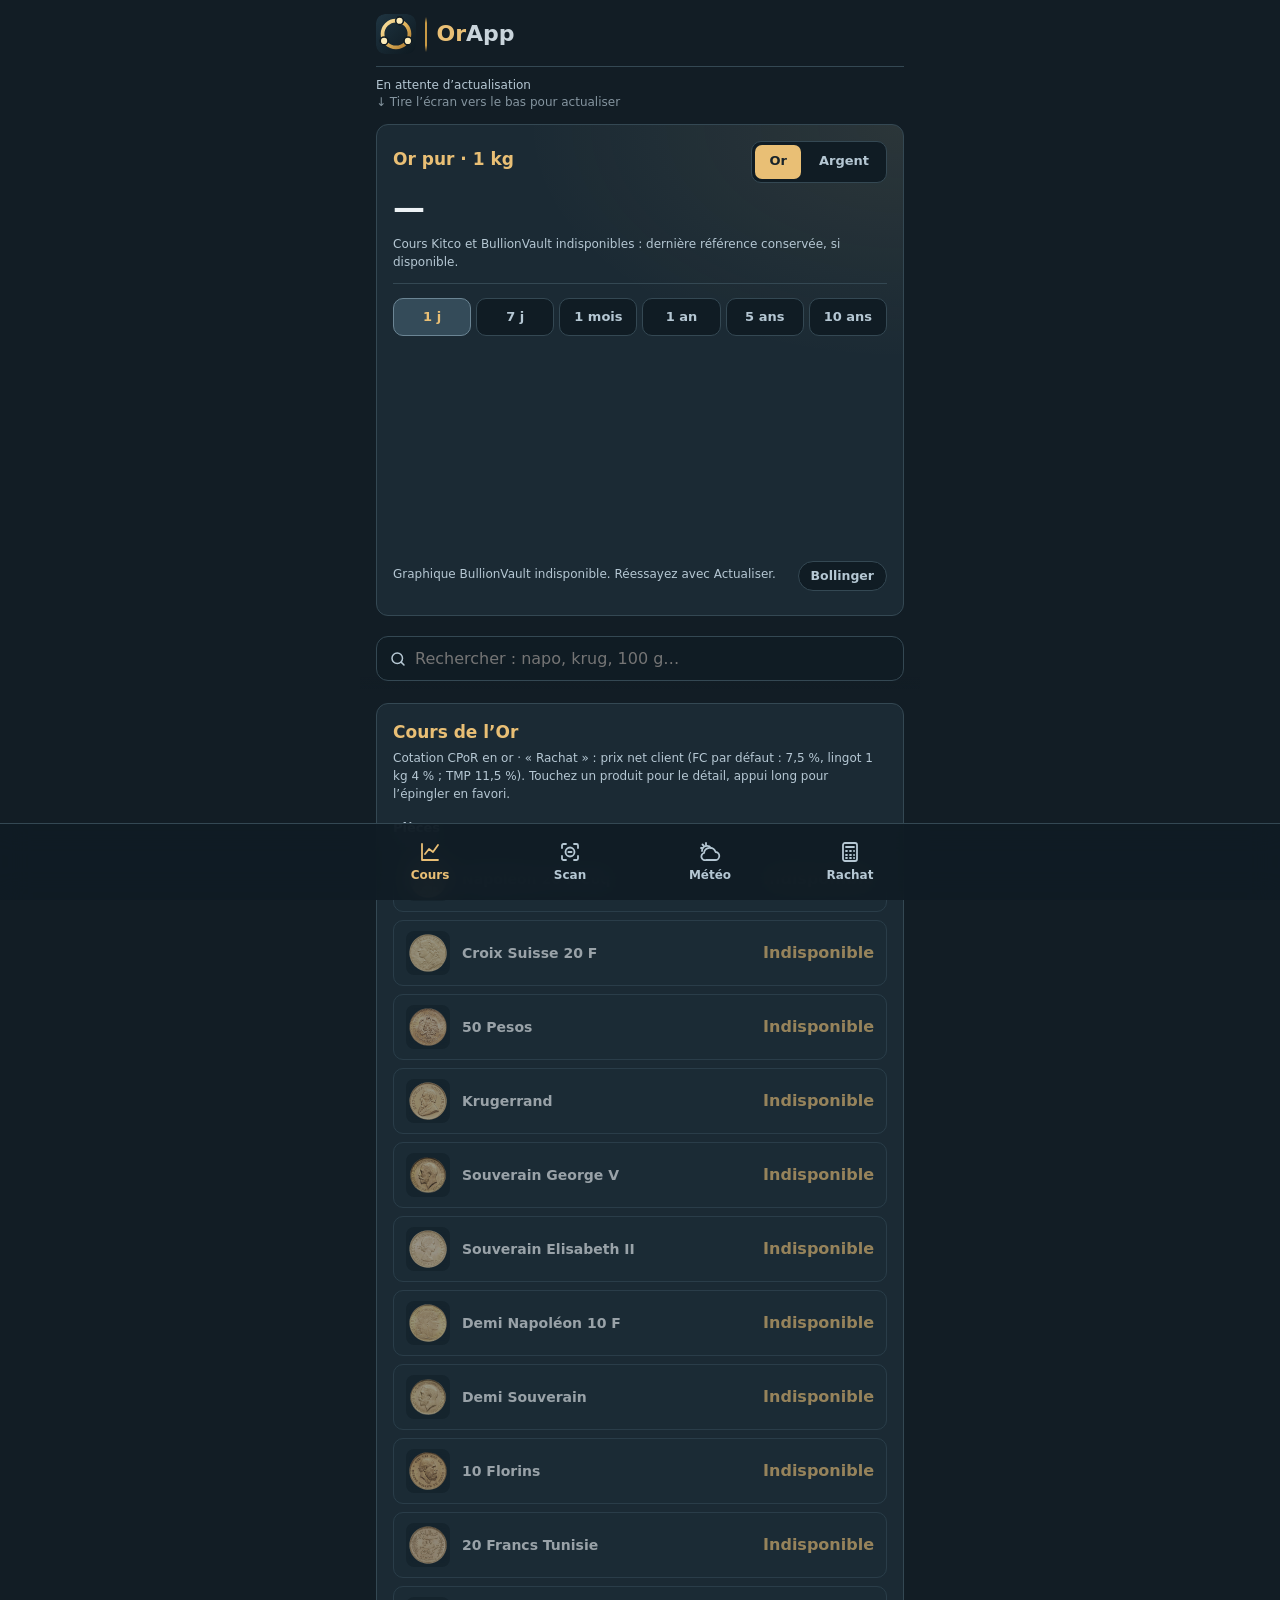
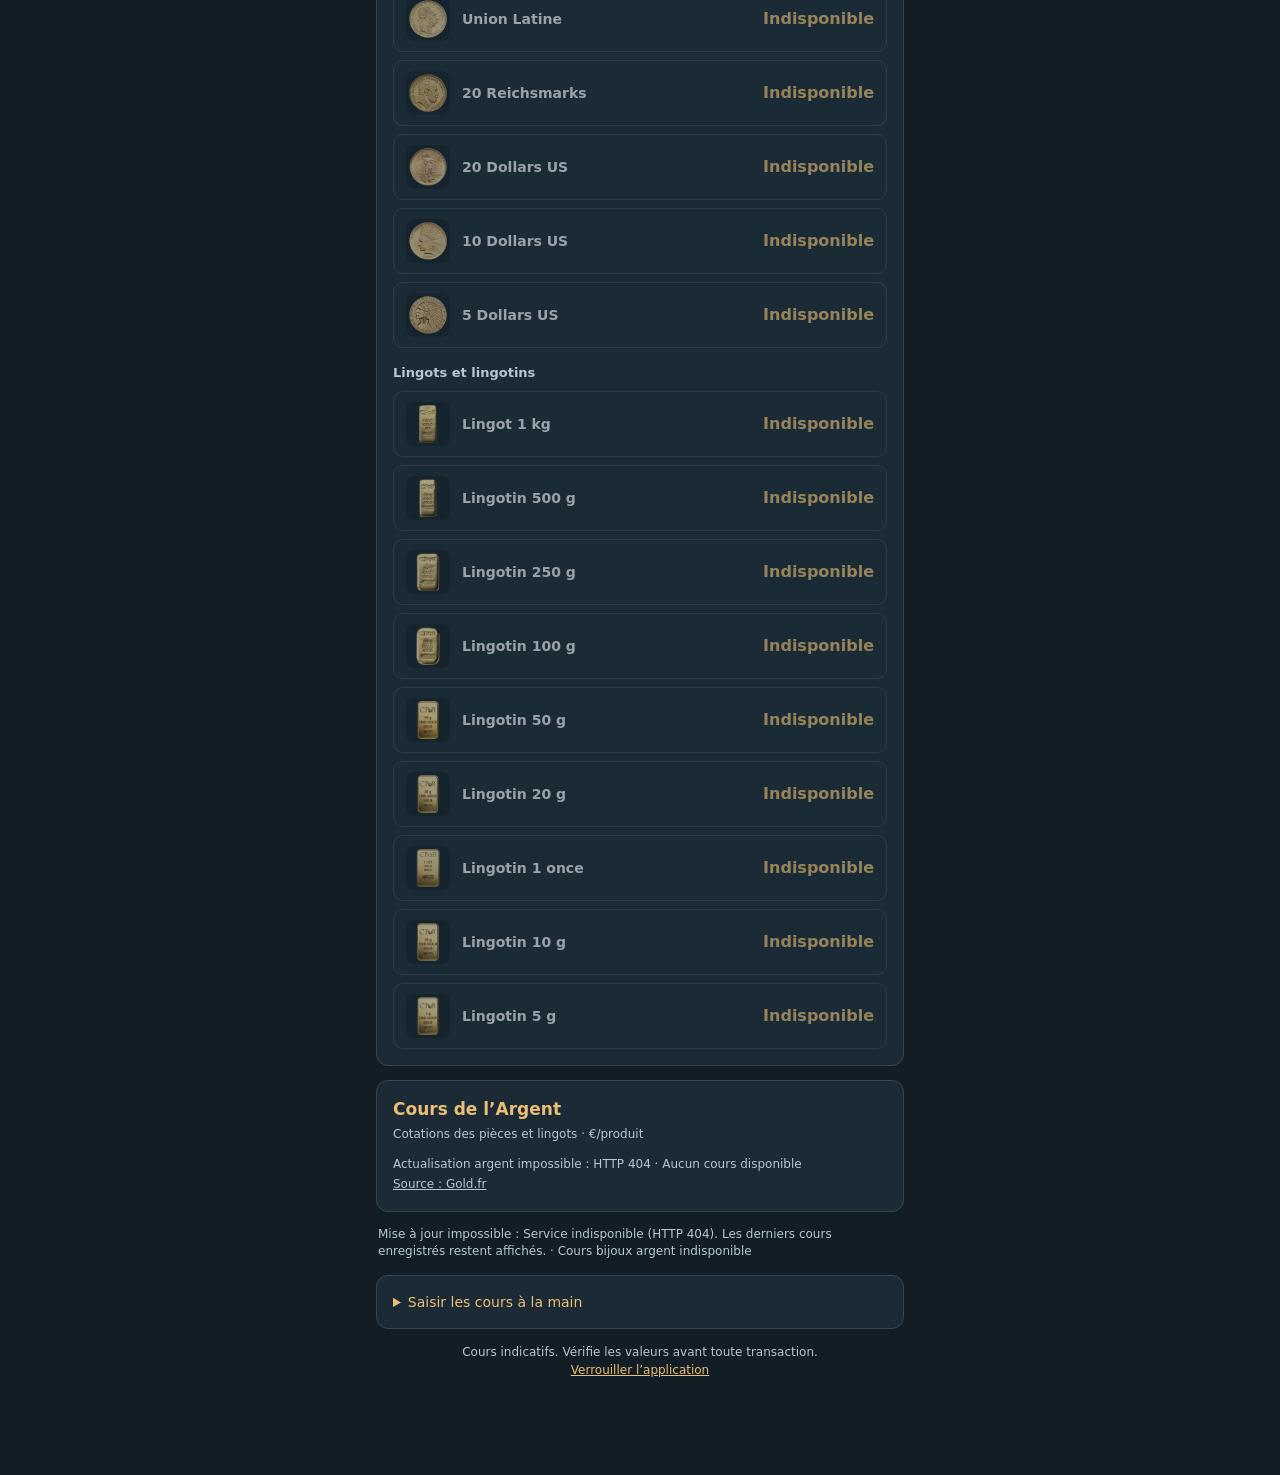
==== index.html @ a8a2ec08 "Onglet « Scan » entre Cours et Météo : scanner de pièces repris d'Orbis (photo → Claude → catalogue " ====
<!doctype html>
<html lang="fr">
  <head>
    <meta charset="utf-8" />
    <meta name="viewport" content="width=device-width,initial-scale=1,viewport-fit=cover" />
    <meta name="theme-color" content="#121d25" />
    <meta name="apple-mobile-web-app-capable" content="yes" />
    <meta name="apple-mobile-web-app-status-bar-style" content="black-translucent" />
    <meta name="apple-mobile-web-app-title" content="OrApp" />
    <link rel="manifest" href="manifest.webmanifest" />
    <link rel="icon" href="favicon.ico" sizes="any" />
    <link rel="icon" type="image/svg+xml" href="icon.svg" />
    <link rel="apple-touch-icon" href="icon.png" />
    <title>OrApp</title>
    <link rel="stylesheet" href="style.css?v=20261114-scan" />
    <link rel="stylesheet" href="estimation.css?v=20261114-scan" />
    <link rel="stylesheet" href="print.css?v=20261114-scan" />
  </head>
  <body data-view="cours">
    <div id="pull-indicator" aria-hidden="true">
      <span class="pull-arrow">↓</span><span class="pull-text">Tire pour actualiser</span>
    </div>
    <div id="splash" aria-hidden="true">
      <span class="brand-mark"><img src="icon.svg" alt="" width="84" height="84" /><i class="brand-bar" aria-hidden="true"></i></span>
      <span class="wordmark"><span class="word-or">Or</span><span class="word-app">App</span></span>
    </div>
    <main>
      <header class="top">
        <div class="brand">
          <img src="icon.svg" alt="" width="40" height="40" /><i class="brand-bar" aria-hidden="true"></i>
          <h1 class="wordmark"><span class="word-or">Or</span><span class="word-app">App</span></h1>
        </div>
        <span
          id="refresh-spinner"
          class="refresh-spinner"
          role="status"
          aria-label="Actualisation en cours"
          hidden
        ></span>
        <!-- Actualisation : tirer l’écran vers le bas ; ce bouton invisible reste la commande. -->
        <button id="refresh" type="button" hidden>Actualiser</button>
      </header>
      <p class="fresh-text" id="last-updated">En attente d’actualisation</p>
      <div id="stale-banner" class="stale" role="alert" hidden>
        <span id="stale-text"></span>
        <button type="button" id="stale-refresh" class="primary">Actualiser</button>
      </div>

      <nav class="views" aria-label="Navigation">
        <button type="button" data-view="cours" aria-pressed="true">
          <svg viewBox="0 0 24 24" aria-hidden="true"><path d="M4 4v16h16M7 14l4-5 4 3 5-7" /></svg
          >Cours
        </button>
        <button type="button" data-view="scan" aria-pressed="false">
          <svg viewBox="0 0 24 24" aria-hidden="true">
            <path d="M4 8V5.5A1.5 1.5 0 0 1 5.5 4H8M16 4h2.5A1.5 1.5 0 0 1 20 5.5V8M20 16v2.5a1.5 1.5 0 0 1-1.5 1.5H16M8 20H5.5A1.5 1.5 0 0 1 4 18.5V16" />
            <circle cx="12" cy="12" r="4.5" />
            <path d="M10.4 12h3.2" /></svg
          >Scan
        </button>
        <button type="button" data-view="meteo" aria-pressed="false">
          <svg viewBox="0 0 24 24" aria-hidden="true">
            <path d="M8 3v2M3 8h2M4.5 4.5 6 6M13 8a5 5 0 0 0-9 3" />
            <path d="M8 20h9a4 4 0 0 0 .6-8A6 6 0 0 0 6 13a3.5 3.5 0 0 0 2 7Z" /></svg
          >Météo
        </button>
        <button type="button" data-view="rachat" aria-pressed="false">
          <svg viewBox="0 0 24 24" aria-hidden="true">
            <rect x="5" y="3" width="14" height="18" rx="2" />
            <path d="M8 7h8M8 11h1M12 11h1M16 11h.1M8 15h1M12 15h1M16 15h.1M8 18h1M12 18h1M16 18h.1" /></svg
          >Rachat
        </button>
      </nav>

      <!-- Cours : uniquement des cotations, aucun calcul. -->
      <div id="view-cours" class="view">
        <!-- Le graphique de l’or en premier, dès l’ouverture. -->
        <section class="section" id="spot-section">
          <div class="spot-head">
            <h2 id="spot-title">Or pur · 1 kg</h2>
            <div class="metals" role="group" aria-label="Métal du graphique">
              <button type="button" data-metal="gold" aria-pressed="true">Or</button
              ><button type="button" data-metal="silver" aria-pressed="false">Argent</button>
            </div>
          </div>
          <div class="spot-price" id="instant">—</div>
          <div class="spot-variation" id="spot-variation" hidden></div>
          <p id="spot-meta" class="small">Chargement du cours spot…</p>
          <div class="periods" role="group" aria-label="Période du graphique">
            <button type="button" data-period="1" aria-pressed="true" aria-label="1 jour">1 j</button
            ><button type="button" data-period="7" aria-pressed="false" aria-label="7 jours">7 j</button
            ><button type="button" data-period="30" aria-pressed="false">1 mois</button
            ><button type="button" data-period="365" aria-pressed="false">1 an</button
            ><button type="button" data-period="1825" aria-pressed="false">5 ans</button
            ><button type="button" data-period="3650" aria-pressed="false">10 ans</button>
          </div>
          <div class="chart-wrap">
          <div id="chart-tip" class="chart-tip" hidden></div>
          <svg
            id="spot-chart"
            role="img"
            aria-label="Évolution du cours spot de l’or en euros par kilogramme"
            viewBox="0 0 320 155"
            preserveAspectRatio="none"
          ></svg>
          </div>
          <div class="chart-foot">
            <p id="chart-note" class="small">Chargement de l’historique…</p>
            <button type="button" id="bollinger" class="chip-toggle" aria-pressed="false">Bollinger</button>
          </div>
        </section>

        <div class="search-bar">
          <input
            id="quote-search"
            type="search"
            placeholder="Rechercher : napo, krug, 100 g…"
            aria-label="Rechercher un produit"
            autocomplete="off"
            autocorrect="off"
            spellcheck="false"
            enterkeyhint="search"
          />
        </div>
        <p id="search-empty" class="small search-empty" hidden>Aucun produit ne correspond.</p>

        <section class="section" id="favorites-section" hidden>
          <h2>★ Favoris</h2>
          <div id="favorites" class="quotes"></div>
        </section>

        <section class="section" id="cpor-section">
          <h2>Cours de l’Or</h2>
          <p class="small">Cotation CPoR en or · « Rachat » : prix net client (FC par défaut : 7,5 %, lingot 1 kg 4 % ; TMP 11,5 %). Touchez un produit pour le détail, appui long pour l’épingler en favori.</p>
          <h3 class="list-heading">Pièces</h3>
          <div id="cpor-coins" class="quotes" aria-live="polite"></div>
          <h3 class="list-heading">Lingots et lingotins</h3>
          <div id="cpor-bars" class="quotes" aria-live="polite"></div>
        </section>
        <!-- silver.js ajoute ici « Cours de l’Argent ». -->

        <p class="status" id="status" aria-live="polite">
          Aucun cours chargé. Les prix ne seront pas inventés.
        </p>
        <details class="section manual" id="editor">
          <summary>Saisir les cours à la main</summary>
          <p class="small">
            Colle un objet JSON de cotations (en euros) si la récupération automatique échoue. Les
            valeurs sont enregistrées uniquement sur cet appareil.
          </p>
          <textarea id="json"></textarea>
          <button id="save" type="button" class="primary">Enregistrer les cours</button>
          <p id="error" class="small"></p>
        </details>
        <p class="small footnote">
          Cours indicatifs. Vérifie les valeurs avant toute transaction.<br /><a href="logout">Verrouiller l’application</a>
        </p>
      </div>

      <!-- Scanner de pièces, comme dans Orbis (scan.js, pieces_scan.py). -->
      <div id="view-scan" class="view" hidden>
        <section class="section cs" id="coin-scan" aria-label="Scanner une pièce"></section>
      </div>

      <!-- Météo de l’or : indices de tendance, à titre informatif (meteo.js). -->
      <div id="view-meteo" class="view" hidden>
        <section class="section gw" id="gold-weather" aria-label="Météo de l’or">
          <p class="small">Lecture des indices…</p>
        </section>
        <!-- Alerte de cours, commune avec Orbis (alerte-cours.js). -->
        <section class="section ga" id="gold-alert" aria-label="Alerte de cours" hidden></section>
      </div>

      <!-- Rachat : tous les calculs. estimation.js ajoute l’estimation client en tête. -->
      <div id="view-rachat" class="view" hidden>
        <section class="section hero">
          <div class="eyebrow">ACHAT BIJOUX</div>
          <div class="price gold" id="price18">— €/g</div>
          <div class="inputs">
            <label for="mult">Décote (%)</label
            ><input id="mult" inputmode="decimal" value="25" aria-label="Décote (%)" />
          </div>
        </section>
        <!-- quick-prices.js ajoute ici « Pièces d’or ». -->
      </div>

      <!-- Prix d’achat d’un produit touché dans les cours. -->
      <section class="section" id="buy-page" hidden>
        <button id="back" class="back" type="button">← Retour aux cours</button>
        <div class="eyebrow">CALCUL PRIX D'ACHAT</div>
        <div class="buy-heading"><h2 id="buy-name"></h2></div>
        <div class="row">
          <span class="name">Cours de référence</span
          ><span class="value" id="buy-reference">—</span>
        </div>
        <div class="inputs">
          <label for="buy-discount">Frais de courtage (%)</label
          ><input
            id="buy-discount"
            inputmode="decimal"
            value="7,5"
            aria-label="Frais de courtage pour le prix d'achat"
          />
        </div>
        <div class="buy-divider"></div>
        <div class="small">PRIX D'ACHAT FINAL</div>
        <div class="buy-result" id="buy-final">—</div>
        <div class="buy-tax" id="buy-tax">dont — de taxes</div>
        <details class="tax-toggle" id="fees-toggle">
          <summary>Détails des frais de courtage</summary>
          <div class="tax-compare">
            <div class="row">
              <span class="name" id="fees-goldtrade-label">GoldTrade (1,5 %)</span
              ><span class="value" id="fees-goldtrade">—</span>
            </div>
            <div class="row">
              <span class="name" id="fees-agency-label">Agence (6 %)</span
              ><span class="value" id="fees-agency">—</span>
            </div>
          </div>
          <div class="tax-note" id="fees-note" hidden></div>
        </details>
        <details class="tax-toggle" id="tax-toggle">
          <summary>Comparer TMP et TPV</summary>
          <div class="tax-fields">
            <div class="tax-field">
              <label for="tax-cost">Prix d’acquisition (€)</label
              ><input
                id="tax-cost"
                inputmode="decimal"
                placeholder="Ex. 400,00"
                aria-label="Prix d’acquisition"
              />
            </div>
            <div class="tax-field">
              <label for="tax-date">Date d’acquisition</label
              ><input id="tax-date" type="date" aria-label="Date d’acquisition" /><small
                id="tax-date-status"
                aria-live="polite"
              ></small>
            </div>
            <div class="tax-field">
              <span class="tax-rate-label">Taux TPV</span
              ><strong class="tax-rate-fixed">36,2 %</strong>
            </div>
            <div class="tax-compare" id="tax-compare" hidden>
              <div class="row">
                <span class="name">Net après TMP (11,5 %)</span
                ><span class="value" id="tax-tmp-net">—</span>
              </div>
              <div class="row">
                <span class="name">Net après TPV</span><span class="value" id="tax-pv-net">—</span>
              </div>
              <div class="row">
                <span class="name">TPV estimée</span><span class="value" id="tax-pv-amount">—</span>
              </div>
              <div class="tax-best" id="tax-best"></div>
              <div class="tax-note" id="tax-years"></div>
            </div>
            <div class="tax-note" id="tax-hint">
              Renseigne le prix et la date d’acquisition pour comparer les deux régimes.
            </div>
          </div>
        </details>
      </section>
    </main>
    <script src="fiscal.js?v=20261114-scan"></script>
    <script src="freshness.js?v=20261114-scan"></script>
    <script src="gold-chart.js?v=20261114-scan"></script>
    <script src="app.js?v=20261114-scan"></script>
    <script src="estimation.js?v=20261114-scan"></script>
    <script src="silver.js?v=20261114-scan"></script>
    <script src="cours-plus.js?v=20261114-scan"></script>
    <script src="meteo.js?v=20261114-scan"></script>
    <script src="alerte-cours.js?v=20261114-scan"></script>
    <script src="scan.js?v=20261114-scan"></script>
    <script src="c3e.js?v=20261114-scan"></script>
    <script src="mobile.js?v=20261114-scan"></script>
    <script src="alignment.js?v=20261114-scan"></script>
    <script src="quick-prices.js?v=20261114-scan"></script>
    <script src="print.js?v=20261114-scan"></script>
    <script src="edit-fields.js?v=20261114-scan"></script>
    <script src="update.js?v=20261114-scan"></script>
  </body>
</html>
---- style.css ----
/* OrApp — mise en page iPhone, couleurs et composants de GoldGestion. */
:root {
  color-scheme: dark;
  --bg: #121d25;
  --surface: #1b2a34;
  --raised: #20313b;
  --line: #344853;
  --field: #101c24;
  --text: #edf2f5;
  --muted: #b5c7d3;
  --gold: #e9bf75;
  --silver: #d0dae5;
  --ink: #18242b;
  --up: #8fdfb0;
  --down: #ff9ca4;
}
* {
  box-sizing: border-box;
}
html,
body {
  max-width: 100%;
  overflow-x: clip;
}
body {
  margin: 0;
  background: var(--bg);
  color: var(--text);
  font:
    15px/1.45 -apple-system,
    BlinkMacSystemFont,
    'Segoe UI',
    system-ui,
    sans-serif;
  -webkit-text-size-adjust: 100%;
}
main {
  width: 100%;
  max-width: 560px;
  margin: 0 auto;
  padding: calc(env(safe-area-inset-top) + 14px) 16px calc(env(safe-area-inset-bottom) + 96px);
}
[hidden] {
  display: none !important;
}
h1,
h2,
h3,
p {
  margin: 0;
}
h1 {
  font-size: 22px;
  font-weight: 600;
}
h2 {
  font-size: 17px;
  color: var(--gold);
  font-weight: 600;
  margin-bottom: 4px;
}
a {
  color: var(--gold);
}
.small,
.muted {
  color: var(--muted);
  font-size: 12px;
  line-height: 1.5;
}
.eyebrow {
  font-size: 11px;
  color: var(--gold);
  letter-spacing: 1.5px;
  font-weight: 700;
}
.gold {
  color: var(--gold);
}

/* Champs et boutons */
button,
input,
select,
textarea {
  font: inherit;
}
input,
select,
textarea {
  background: var(--field);
  color: var(--text);
  border: 1px solid var(--line);
  border-radius: 8px;
  padding: 10px 12px;
  min-width: 0;
  min-height: 44px;
  font-size: 16px;
}
textarea {
  width: 100%;
  min-height: 115px;
  margin: 10px 0;
  font-size: 13px;
}
button {
  cursor: pointer;
  background: #233640;
  color: var(--text);
  border: 1px solid var(--line);
  border-radius: 10px;
  padding: 10px 14px;
  min-height: 44px;
  font-weight: 600;
  font-size: 14px;
}
button:disabled {
  opacity: 0.65;
  cursor: default;
}
button.primary,
#est-add,
#client-print-dialog button[type='submit'],
#est-print {
  background: var(--gold);
  color: var(--ink);
  border-color: var(--gold);
}
button.secondary,
#est-reset {
  background: #344b59;
  border-color: #6b8594;
}
button:focus-visible,
input:focus-visible,
select:focus-visible,
textarea:focus-visible,
summary:focus-visible {
  outline: 2px solid var(--gold);
  outline-offset: 3px;
}
summary {
  cursor: pointer;
  color: var(--gold);
  font-size: 13px;
}

/* En-tête (comme la barre du haut de GoldGestion) */
.top {
  display: flex;
  align-items: center;
  justify-content: space-between;
  gap: 12px;
  padding-bottom: 12px;
  border-bottom: 1px solid var(--line);
}
.brand {
  display: flex;
  align-items: center;
  gap: 12px;
}
.brand img {
  width: 40px;
  height: 40px;
  border-radius: 9px;
  display: block;
}
/* Barre dorée du logo d’Orbis (couleur, fondu et proportions relevés sur orbis-logo.png) :
   87 % de la hauteur de l’anneau, entre l’anneau et le nom. */
.brand-bar {
  display: block;
  flex: none;
  width: 1.5px;
  height: 35px;
  margin: 0 -2px 0 -3px;
  background: linear-gradient(to bottom, transparent, #c99a45 17%, #c99a45 81%, transparent);
}
.brand-mark {
  display: flex;
  align-items: center;
  gap: 18px;
}
#splash .brand-bar {
  width: 2.5px;
  height: 73px;
}
.refresh-spinner {
  display: inline-block;
  width: 24px;
  height: 24px;
  border: 2px solid rgba(233, 191, 117, 0.25);
  border-top-color: var(--gold);
  border-radius: 50%;
  animation: spin 0.75s linear infinite;
}
@keyframes spin {
  to {
    transform: rotate(360deg);
  }
}
@media (prefers-reduced-motion: reduce) {
  .refresh-spinner {
    animation-duration: 1.6s;
  }
}
.fresh-text {
  color: var(--muted);
  font-size: 12px;
  white-space: pre-line;
  padding: 10px 0 12px;
}
.fresh-text::after {
  content: '\A↓ Tire l’écran vers le bas pour actualiser';
  opacity: 0.7;
}

/* Pastille « tirer pour actualiser » */
#pull-indicator {
  position: fixed;
  z-index: 40;
  top: env(safe-area-inset-top);
  left: 50%;
  transform: translate(-50%, -60px);
  display: flex;
  align-items: center;
  gap: 8px;
  padding: 8px 14px;
  background: var(--field);
  border: 1px solid #58707d;
  border-radius: 20px;
  color: var(--muted);
  font-size: 13px;
  box-shadow: 0 6px 20px #0007;
  opacity: 0;
  pointer-events: none;
  transition: opacity 0.15s;
}
#pull-indicator.visible {
  opacity: 1;
}
#pull-indicator.ready {
  color: var(--gold);
  border-color: var(--gold);
}
.pull-arrow {
  display: inline-block;
  font-size: 16px;
}

/* Navigation Cours / Rachat : barre d’onglets en bas, au pouce. */
.views {
  position: fixed;
  z-index: 30;
  left: 0;
  right: 0;
  bottom: 0;
  display: grid;
  grid-template-columns: repeat(4, 1fr);
  padding: 6px max(16px, calc((100vw - 560px) / 2)) calc(env(safe-area-inset-bottom) + 6px);
  background: rgba(16, 28, 36, 0.92);
  -webkit-backdrop-filter: blur(14px);
  backdrop-filter: blur(14px);
  border-top: 1px solid var(--line);
}
.views button {
  display: flex;
  flex-direction: column;
  align-items: center;
  justify-content: center;
  gap: 3px;
  min-height: 54px;
  border: 0;
  border-radius: 10px;
  background: transparent;
  color: var(--muted);
  font-size: 12px;
}
.views button[aria-pressed='true'] {
  color: var(--gold);
}
.views svg {
  width: 24px;
  height: 24px;
  fill: none;
  stroke: currentColor;
  stroke-width: 1.8;
  stroke-linecap: round;
  stroke-linejoin: round;
}

/* Cadres */
.section {
  background: var(--surface);
  border: 1px solid var(--line);
  border-radius: 12px;
  padding: 16px;
  margin: 0 0 14px;
  min-width: 0;
}
.row {
  display: flex;
  justify-content: space-between;
  align-items: center;
  gap: 10px;
  padding: 12px 0;
  border-bottom: 1px solid var(--line);
  min-width: 0;
}
.row:last-child {
  border-bottom: 0;
  padding-bottom: 0;
}
.name {
  flex: 1;
  min-width: 0;
  font-size: 14px;
}
.value {
  font-weight: 650;
  font-variant-numeric: tabular-nums;
  text-align: right;
  overflow-wrap: anywhere;
}
.inputs {
  display: flex;
  align-items: center;
  gap: 12px;
  margin-top: 14px;
}
.inputs label {
  flex: 1;
  font-size: 13px;
  color: var(--muted);
}
.inputs input {
  width: 110px;
  text-align: center;
}

/* Cours : or spot et graphique */
#spot-section {
  background:
    radial-gradient(120% 80% at 100% 0%, rgba(233, 191, 117, 0.08), transparent 60%),
    var(--surface);
}
.spot-price {
  font-size: 32px;
  font-weight: 650;
  letter-spacing: -0.6px;
  font-variant-numeric: tabular-nums;
  margin: 2px 0 4px;
}
.periods {
  display: grid;
  grid-template-columns: repeat(6, minmax(0, 1fr));
  gap: 5px;
  padding-top: 14px;
  margin-top: 12px;
  border-top: 1px solid var(--line);
}
.periods button {
  min-height: 38px;
  padding: 6px 2px;
  font-size: 13px;
  white-space: nowrap;
  background: var(--field);
  color: var(--muted);
}
.periods button[aria-pressed='true'] {
  background: #344b59;
  border-color: #6b8594;
  color: var(--gold);
}
#spot-chart {
  display: block;
  width: 100%;
  height: 215px;
  margin-top: 10px;
  overflow: visible;
  touch-action: pan-y;
}
#chart-note {
  min-height: 34px;
  margin-top: 4px;
}
.chart-foot {
  display: flex;
  align-items: flex-start;
  justify-content: space-between;
  gap: 10px;
}
.chip-toggle {
  flex: none;
  min-height: 30px;
  padding: 4px 12px;
  font-size: 12.5px;
  border-radius: 999px;
  background: var(--field);
  color: var(--muted);
}
.chip-toggle[aria-pressed='true'] {
  background: #344b59;
  border-color: #6b8594;
  color: #9cc8f2;
}

/* Cours : listes de produits (cartes de GoldGestion) */
.list-heading {
  color: var(--muted);
  font-size: 13px;
  font-weight: 600;
  margin: 16px 0 8px;
}
.quote {
  display: flex;
  align-items: center;
  gap: 12px;
  width: 100%;
  padding: 10px 12px;
  margin: 0 0 8px;
  text-align: left;
  background: #1c2d37;
  border: 1px solid #344b58;
  border-radius: 10px;
  color: var(--text);
  font-weight: 400;
}
.quote:last-child {
  margin-bottom: 0;
}
.quote:disabled {
  opacity: 0.6;
}
.quote .quote-img {
  width: 44px;
  height: 44px;
  flex: none;
  object-fit: contain;
  background: #12212a;
  border-radius: 8px;
  padding: 3px;
}
.quote .name {
  font-weight: 600;
}
.quote .value {
  color: var(--gold);
  font-size: 16px;
}
.quote .arrow {
  color: var(--gold);
  font-size: 20px;
}
#silver-quotes {
  margin-top: 12px;
}
#silver-section .quote .value {
  color: var(--silver);
  font-size: 15px;
}
.status {
  color: var(--muted);
  font-size: 12px;
  margin: 0 2px 14px;
}
.manual summary {
  font-size: 14px;
}
.manual .small {
  margin-top: 10px;
}
#error {
  color: #f1b5a7;
}
.footnote {
  text-align: center;
}

/* Rachat : bijoux et pièces d’or */
.hero .price,
.quick-coin-card .price {
  font-size: 30px;
  font-weight: 650;
  font-variant-numeric: tabular-nums;
  margin: 8px 0 0;
  overflow-wrap: anywhere;
}
.gold-quick-heading {
  display: flex;
  align-items: center;
  justify-content: space-between;
  gap: 12px;
}
.price18-fields,
.quick-coin-controls {
  display: grid;
  grid-template-columns: repeat(2, minmax(0, 1fr));
  gap: 12px;
  margin: 14px 0 10px;
}
.quick-coin-controls {
  grid-template-columns: minmax(0, 1fr) 90px;
}
.price18-fields label,
.quick-coin-controls label {
  display: flex;
  flex-direction: column;
  gap: 6px;
  font-size: 12px;
  color: var(--muted);
  min-width: 0;
}
.price18-fields input,
.quick-coin-controls input,
.quick-coin-controls select {
  width: 100%;
}
#quick-coin-fees[aria-invalid='true'] {
  border-color: #f2b88a;
}
.price18-info .row {
  font-size: 12px;
  flex-wrap: wrap;
}
.price18-info details {
  margin-top: 4px;
}
.quick-coin-result {
  display: flex;
  align-items: baseline;
  justify-content: space-between;
  gap: 12px;
  flex-wrap: wrap;
}
.quick-coin-caption {
  font-size: 12px;
  color: var(--muted);
}
#quick-coin-detail {
  margin-top: 6px;
}

/* Prix d’achat d’un produit */
.back {
  margin-bottom: 18px;
}
.buy-heading {
  display: flex;
  align-items: center;
  gap: 12px;
  margin: 6px 0 10px;
}
.buy-heading .buy-img {
  width: 60px;
  height: 60px;
  object-fit: contain;
}
.buy-heading h2 {
  font-size: 20px;
  margin: 0;
}
.buy-divider {
  height: 1px;
  background: var(--line);
  margin: 20px 0 14px;
}
.buy-result {
  font-size: 34px;
  font-weight: 700;
  color: var(--gold);
  font-variant-numeric: tabular-nums;
}
.buy-tax {
  font-size: 14px;
  color: var(--muted);
}
.tax-toggle {
  margin-top: 20px;
  border-top: 1px solid var(--line);
  padding-top: 14px;
}
.tax-fields {
  display: grid;
  gap: 12px;
  margin-top: 14px;
}
.tax-field {
  display: grid;
  grid-template-columns: minmax(0, 1fr) minmax(0, 140px);
  align-items: center;
  gap: 10px;
}
.tax-field label,
.tax-rate-label {
  font-size: 13px;
  color: var(--muted);
}
.tax-field input {
  width: 100%;
  text-align: center;
}
.tax-field input[type='date'] {
  -webkit-appearance: none;
  appearance: none;
  text-align: left;
  font-size: 14px;
  padding: 10px 6px;
}
#tax-date-status {
  grid-column: 1 / -1;
  color: var(--muted);
}
.tax-compare {
  border-top: 1px solid var(--line);
  margin-top: 6px;
  padding-top: 6px;
}
.tax-best {
  color: var(--gold);
  font-size: 14px;
  font-weight: 700;
  margin: 12px 0 4px;
}
.tax-note {
  font-size: 11px;
  color: var(--muted);
  line-height: 1.5;
}
.quote .buyback {
  display: block;
  margin-top: 2px;
  color: var(--text);
  font-size: 12px;
  font-weight: 600;
}

/* Écran d’ouverture */
#splash {
  position: fixed;
  inset: 0;
  z-index: 100;
  display: flex;
  flex-direction: column;
  align-items: center;
  justify-content: center;
  gap: 16px;
  background: radial-gradient(60% 40% at 50% 45%, rgba(233, 191, 117, 0.14), transparent 70%), var(--bg);
  color: var(--text);
  font-size: 26px;
  font-weight: 600;
  transition: opacity 0.4s ease;
}
#splash img {
  border-radius: 18px;
  box-shadow: 0 10px 40px #0008;
  animation: splash-in 0.6s ease-out;
}
#splash.gone {
  opacity: 0;
  pointer-events: none;
}
@keyframes splash-in {
  from {
    transform: scale(0.85);
    opacity: 0;
  }
}

/* Bandeau cours périmés */
.stale {
  display: flex;
  align-items: center;
  gap: 12px;
  margin: 0 0 14px;
  padding: 10px 12px;
  background: #493728;
  border: 1px solid #89653d;
  border-radius: 10px;
  color: #ffcf9b;
  font-size: 13px;
}
.stale span {
  flex: 1;
}

/* Recherche */
.search-bar {
  position: sticky;
  top: env(safe-area-inset-top);
  z-index: 10;
  margin: 0 -16px 14px;
  padding: 6px 16px 8px;
  background: linear-gradient(var(--bg) 80%, transparent);
}
/* Bande opaque sous la barre d’état de l’iPhone (application plein écran). */
body::before {
  content: '';
  position: fixed;
  z-index: 20;
  top: 0;
  left: 0;
  right: 0;
  height: env(safe-area-inset-top);
  background: var(--bg);
}
#quote-search {
  width: 100%;
  padding-left: 38px;
  border-radius: 12px;
  background: var(--field)
    url("data:image/svg+xml,%3Csvg xmlns='http://www.w3.org/2000/svg' viewBox='0 0 24 24' fill='none' stroke='%23b5c7d3' stroke-width='2' stroke-linecap='round'%3E%3Ccircle cx='11' cy='11' r='7'/%3E%3Cpath d='m20 20-3.5-3.5'/%3E%3C/svg%3E")
    12px center / 18px no-repeat;
}
.search-empty {
  text-align: center;
  margin: 10px 0 18px;
}

/* Favoris */
.quote {
  -webkit-touch-callout: none;
  -webkit-user-select: none;
  user-select: none;
  position: relative;
}
.quote.is-fav::after {
  content: '★';
  position: absolute;
  top: 3px;
  left: 6px;
  color: var(--gold);
  font-size: 12px;
  text-shadow: 0 0 4px #000;
}
#favorites-section {
  border-color: #695733;
  background: linear-gradient(145deg, #2c2a1f, var(--surface) 60%);
}
#favorites {
  margin-top: 10px;
}
.toast {
  position: fixed;
  z-index: 50;
  left: 50%;
  bottom: calc(env(safe-area-inset-bottom) + 84px);
  transform: translate(-50%, 20px);
  max-width: calc(100% - 32px);
  padding: 10px 16px;
  background: #101c24;
  border: 1px solid #58707d;
  border-radius: 20px;
  color: var(--text);
  font-size: 13px;
  box-shadow: 0 6px 20px #0007;
  opacity: 0;
  pointer-events: none;
  transition:
    opacity 0.25s,
    transform 0.25s;
}
.toast.show {
  opacity: 1;
  transform: translate(-50%, 0);
}

/* Prix qui clignotent */
.flash-up {
  animation: flash-up 1.4s ease-out;
}
.flash-down {
  animation: flash-down 1.4s ease-out;
}
@keyframes flash-up {
  0%,
  30% {
    box-shadow: 0 0 0 2px rgba(143, 223, 176, 0.8);
    background-color: rgba(143, 223, 176, 0.14);
  }
}
@keyframes flash-down {
  0%,
  30% {
    box-shadow: 0 0 0 2px rgba(255, 156, 164, 0.8);
    background-color: rgba(255, 156, 164, 0.14);
  }
}
.spot-price.flash-up {
  animation: text-up 1.4s ease-out;
}
.spot-price.flash-down {
  animation: text-down 1.4s ease-out;
}
@keyframes text-up {
  0%,
  30% {
    color: var(--up);
  }
}
@keyframes text-down {
  0%,
  30% {
    color: var(--down);
  }
}
@media (prefers-reduced-motion: reduce) {
  .flash-up,
  .flash-down,
  #splash img {
    animation: none;
  }
}

/* Variation et bulle du graphique */
.spot-variation {
  font-size: 15px;
  font-weight: 650;
  font-variant-numeric: tabular-nums;
  margin-bottom: 4px;
}
.spot-variation[data-dir='up'] {
  color: var(--up);
}
.spot-variation[data-dir='down'] {
  color: var(--down);
}
.spot-variation[data-dir='flat'] {
  color: var(--muted);
}
.chart-wrap {
  position: relative;
}
.chart-tip {
  position: absolute;
  z-index: 5;
  transform: translateX(-50%);
  pointer-events: none;
  white-space: nowrap;
  padding: 6px 9px;
  background: var(--field);
  border: 1px solid #58707d;
  border-radius: 8px;
  font-size: 11px;
  color: var(--muted);
  box-shadow: 0 5px 18px #0006;
}
.chart-tip strong {
  display: block;
  color: var(--gold);
  font-size: 14px;
}

/* Vignettes d’argent rondes (le lingot reste carré) */
.quote.silver .quote-img {
  border-radius: 50%;
  padding: 0;
  object-fit: cover;
  background: #fff;
}
.quote.silver[data-key^='ag:Lingot'] .quote-img {
  border-radius: 8px;
}

/* Choix Or / Argent du graphique */
.spot-head {
  display: flex;
  align-items: center;
  justify-content: space-between;
  gap: 10px;
}
.metals {
  display: flex;
  gap: 4px;
  padding: 3px;
  background: var(--field);
  border: 1px solid var(--line);
  border-radius: 10px;
}
.metals button {
  min-height: 34px;
  padding: 4px 14px;
  border: 0;
  border-radius: 7px;
  background: transparent;
  color: var(--muted);
  font-size: 13px;
}
.metals button[data-metal='gold'][aria-pressed='true'] {
  background: var(--gold);
  color: var(--ink);
}
.metals button[data-metal='silver'][aria-pressed='true'] {
  background: var(--silver);
  color: var(--ink);
}
#spot-section[data-metal='silver'] h2 {
  color: var(--silver);
}
#spot-section[data-metal='silver'] {
  background:
    radial-gradient(120% 80% at 100% 0%, rgba(208, 218, 229, 0.08), transparent 60%),
    var(--surface);
}

/* Météo de l’or (mêmes éléments que GoldGestion, en une colonne) */
.gw {
  background:
    radial-gradient(120% 120% at 0% 0%, rgba(233, 191, 117, 0.1), transparent 55%),
    var(--surface);
}
.gw-head {
  display: flex;
  align-items: center;
  gap: 14px;
}
.gw-icon {
  font-size: 46px;
  line-height: 1;
  filter: drop-shadow(0 3px 6px rgba(0, 0, 0, 0.35));
}
.gw-title {
  flex: 1;
  min-width: 0;
}
.gw-title small {
  display: block;
  font-size: 11px;
  letter-spacing: 0.08em;
  text-transform: uppercase;
  color: var(--muted);
}
.gw-title b {
  display: block;
  margin-top: 2px;
  font-size: 23px;
  color: var(--gold);
}
.gw-title span {
  display: block;
  margin-top: 2px;
  font-size: 14px;
}
.gw-count {
  display: flex;
  flex-wrap: wrap;
  gap: 6px;
  margin-top: 12px;
}
.gw-count span {
  padding: 4px 10px;
  border-radius: 999px;
  font-size: 12px;
  font-weight: 600;
  background: #22333d;
}
.gw-up {
  color: var(--up);
}
.gw-down {
  color: var(--down);
}
.gw-flat {
  color: var(--muted);
}
.gw-gauge {
  position: relative;
  height: 8px;
  margin: 16px 0 4px;
  border-radius: 999px;
  background: linear-gradient(90deg, var(--down), var(--gold) 50%, var(--up));
  opacity: 0.85;
}
.gw-gauge i {
  position: absolute;
  top: 50%;
  width: 16px;
  height: 16px;
  margin: -8px 0 0 -8px;
  border-radius: 50%;
  background: var(--text);
  box-shadow:
    0 0 0 3px var(--surface),
    0 2px 6px rgba(0, 0, 0, 0.5);
  transition: left 0.6s;
}
.gw-gauge b {
  position: absolute;
  top: 0;
  bottom: 0;
  width: 1px;
  background: rgba(16, 28, 36, 0.35);
}
.gw-scale {
  display: flex;
  justify-content: space-between;
  font-size: 11px;
  color: var(--muted);
}
.gw-group {
  margin: 18px 0 4px;
  font-size: 12px;
  letter-spacing: 0.08em;
  text-transform: uppercase;
  color: var(--gold);
}
.gw-row {
  display: grid;
  grid-template-columns: 20px minmax(0, 1fr) auto;
  gap: 3px 8px;
  align-items: baseline;
  padding: 10px 0;
  border-top: 1px solid var(--line);
  font-size: 14px;
}
.gw-row strong {
  font-weight: 600;
}
.gw-row em {
  font-style: normal;
  font-size: 13px;
  font-weight: 600;
  text-align: right;
  font-variant-numeric: tabular-nums;
}
.gw-row p {
  grid-column: 2 / -1;
  color: var(--muted);
  font-size: 12px;
  line-height: 1.45;
}
.gw-note {
  margin-top: 14px;
  font-size: 12px;
  line-height: 1.5;
  color: var(--muted);
}
.gw-past {
  margin-top: 16px;
}
.gw-strip {
  display: flex;
  flex-wrap: wrap;
  gap: 2px;
  font-size: 15px;
  line-height: 1.2;
}
.gw-strip span {
  width: 21px;
  text-align: center;
  opacity: 0.8;
}
.gw-strip span.today {
  font-size: 20px;
  opacity: 1;
}
.gw-past p {
  margin-top: 4px;
  font-size: 12px;
  color: var(--muted);
}
/* Alerte de cours (alerte-cours.js) */
.ga .eyebrow {
  margin-bottom: 6px;
}
.ga-form {
  display: grid;
  gap: 10px;
  margin: 12px 0 6px;
}
.ga-form label {
  display: grid;
  grid-template-columns: minmax(0, 1fr) 130px auto;
  align-items: center;
  gap: 8px;
  font-size: 15px;
}
.ga-form input {
  width: 100%;
  text-align: right;
  font-variant-numeric: tabular-nums;
}
.ga-buttons {
  display: flex;
  gap: 8px;
}
.ga-on {
  color: var(--gold);
}
.ga-bad {
  color: var(--down);
}
.ga-help {
  margin-top: 12px;
}
.ga-help summary {
  cursor: pointer;
  color: var(--gold);
  font-size: 14px;
}
.ga-channel {
  margin: 10px 0;
  padding: 10px 12px;
  border-radius: 10px;
  background: #11191f;
  font: 600 15px ui-monospace, Menlo, Consolas, monospace;
  word-break: break-all;
}
/* Nom « OrApp » : « Or » doré, « App » argenté, comme le logo. */
.wordmark .word-or {
  color: var(--gold);
}
.wordmark .word-app {
  color: #c9d4db;
}

/* Scanner de pièces (scan.js) */
.cs-shots { display: grid; grid-template-columns: 1fr 1fr; gap: 10px; margin: 10px 0 12px; }
.cs-shot { display: flex; flex-direction: column; align-items: center; justify-content: center; gap: 6px; min-height: 130px;
  border: 1px dashed #58707d; border-radius: 14px; background: var(--field); color: var(--muted); font-size: 13px; cursor: pointer; }
.cs-shot.taken { border-style: solid; border-color: #6b8594; }
.cs-shot img { width: 92px; height: 92px; object-fit: cover; border-radius: 50%; }
.cs-cam { font-size: 30px; }
.cs-ask { width: 100%; margin-bottom: 8px; }
.cs .secondary { width: 100%; margin-top: 4px; }
.cs-bad { color: #ff9ca4; }
.cs-hits { display: grid; gap: 8px; margin-top: 10px; }
.cs-hit { display: grid; grid-template-columns: 56px 1fr; gap: 12px; align-items: center; width: 100%; padding: 9px; text-align: left;
  background: var(--field); border: 1px solid var(--line); border-radius: 12px; color: var(--text); }
.cs-hit img, .cs-noimg { width: 56px; height: 56px; object-fit: contain; border-radius: 8px; background: #0b151b; display: grid; place-items: center; color: var(--muted); }
.cs-hit b { display: block; font-size: 14px; }
.cs-hit small { color: var(--muted); font-size: 12px; }
.cs-more { margin-top: 14px; }
.cs-more summary { color: var(--gold); font-size: 14px; cursor: pointer; }
.cs-search { display: grid; gap: 8px; margin-top: 10px; }
.cs-two { display: grid; grid-template-columns: 1fr 110px; gap: 8px; }
.cs-sheet h3 { margin: 10px 0 2px; font-size: 18px; color: var(--text); }
.cs-faces { display: flex; justify-content: center; gap: 12px; }
.cs-faces img { width: 120px; height: 120px; object-fit: contain; border-radius: 50%; background: #0b151b; }
.cs-row { display: flex; justify-content: space-between; gap: 12px; padding: 7px 0; border-top: 1px solid var(--line); font-size: 14px; }
.cs-row span { color: var(--muted); }
.cs-row b { text-align: right; }
.cs-price { display: grid; gap: 2px; margin: 12px 0; padding: 12px 14px; border-radius: 12px; background: rgba(233, 191, 117, 0.1); border: 1px solid rgba(233, 191, 117, 0.35); }
.cs-price span { color: var(--muted); font-size: 13px; }
.cs-price b { color: var(--gold); font-size: 24px; }
.cs-price small { color: var(--muted); font-size: 12px; }
.cs-warn { color: #e9bf75; }
.cs-sheet a { display: block; margin: 8px 0; color: var(--gold); }
---- estimation.css ----
/* Rachat : estimation client, alignement bijoux, recherche de produit. */
.est-head,
.est-rowtop,
.est-rowbottom,
.est-tax-item > div,
.est-tax-total {
  display: flex;
  align-items: center;
  justify-content: space-between;
  gap: 10px;
  flex-wrap: wrap;
}
.est-head {
  margin-bottom: 10px;
}
.est-row {
  background: var(--raised);
  border: 1px solid var(--line);
  border-radius: 10px;
  padding: 12px;
  margin-bottom: 12px;
}
.est-row.est-below-threshold {
  border-color: #b58b56;
}
.est-rowtop {
  flex-wrap: nowrap;
  margin-bottom: 8px;
}
.est-rowtop .est-num {
  display: none;
}
.est-rowtop select[hidden] {
  display: none !important;
}
.est-remove {
  min-width: 44px;
  padding: 0;
  background: transparent;
  border: 0;
  color: var(--gold);
  font-size: 22px;
}

/* Une ligne = un volet repliable ; une seule ouverte à la fois. */
.est-line-details {
  margin: 0;
}
.est-line-title {
  display: flex;
  flex-direction: column;
  gap: 4px;
  position: relative;
  list-style: none;
  min-height: 44px;
  padding: 4px 24px 10px 0;
  color: var(--gold);
  font-size: 14px;
}
.est-line-title::-webkit-details-marker {
  display: none;
}
.est-line-title::after {
  content: '⌄';
  position: absolute;
  right: 0;
  top: 4px;
  font-size: 20px;
}
.est-line-details[open] > .est-line-title::after {
  content: '⌃';
}
.est-line-recap {
  font-size: 12px;
  color: var(--muted);
}
.est-line-body {
  padding-top: 10px;
  border-top: 1px solid var(--line);
}

.est-fields {
  display: grid;
  grid-template-columns: repeat(2, minmax(0, 1fr));
  gap: 12px;
}
.est-two {
  margin-top: 10px;
}
.est-fields label {
  display: flex;
  flex-direction: column;
  gap: 4px;
  font-size: 12px;
  color: var(--muted);
  min-width: 0;
}
.est-fields input,
.est-fields select,
.est-rowtop select {
  width: 100%;
  margin: 0;
}
.est-fields input {
  text-align: center;
}
.est-fields input[type='date'] {
  -webkit-appearance: none;
  appearance: none;
  text-align: left;
  padding: 10px 6px;
}
.est-date-status {
  font-size: 12px;
  color: var(--muted);
  line-height: 1.4;
}
.est-mode {
  display: flex;
  flex-direction: column;
  gap: 6px;
  margin: 12px 0;
  font-size: 12px;
  color: var(--muted);
}
.est-mode > div {
  display: grid;
  grid-template-columns: 1fr 1fr;
  gap: 6px;
}
.est-mode button {
  color: var(--muted);
}
.est-mode button.chosen {
  background: #705b32;
  color: #f0d494;
  border-color: #b3975e;
}
.est-reference {
  margin-top: 12px;
  font-size: 12px;
  line-height: 1.5;
  color: var(--muted);
  overflow-wrap: anywhere;
}
.est-rowbottom {
  margin-top: 10px;
  padding-top: 8px;
  border-top: 1px solid var(--line);
  font-size: 12px;
}
.est-rowbottom span {
  color: var(--muted);
}
.est-rowbottom b,
.est-totals strong,
.est-tax-item strong,
.est-tax-total {
  color: var(--gold);
}
.est-fee-detail {
  display: flex;
  justify-content: space-between;
  align-items: start;
  gap: 14px;
  margin-top: 3px;
  font-size: 12px;
  color: var(--muted);
}
.est-fee-detail .est-fc-net {
  margin: 0;
  text-align: right;
}
.est-margin-warning {
  font-size: 12px;
  line-height: 1.5;
  color: #ffd19a;
  background: #49351e;
  border-left: 3px solid #e7b268;
  padding: 8px 10px;
  margin: 10px 0;
}
.est-line-alert {
  font-size: 12px;
  color: #ffd19a;
}
.est-add-wrap {
  margin: 4px 0 12px;
}
.est-add-wrap button {
  width: 100%;
}

/* Totaux */
.est-summary {
  padding: 12px;
  background: #253e32;
  border: 1px solid #3a5446;
  border-radius: 10px;
}
.est-totals {
  display: flex;
  flex-direction: column;
  gap: 10px;
}
.est-totals strong {
  display: block;
  margin-top: 4px;
  font-size: 24px;
}
.est-summary details {
  margin-top: 10px;
  padding-top: 9px;
  border-top: 1px solid #47574b;
}
.est-tax-item {
  padding: 10px 0;
  border-bottom: 1px solid #47574b;
  font-size: 13px;
}
.est-tax-item small {
  display: block;
  color: #b8c7bd;
  margin-top: 5px;
}
.est-tax-total {
  padding: 12px 0;
}
.est-note {
  font-size: 11px;
  color: var(--muted);
  margin: 10px 0 0;
}
.est-reset-wrap {
  margin-top: 16px;
}
.est-reset-wrap button {
  flex: 1;
}

/* Fraîcheur des cours */
.rate-freshness {
  margin: 0 0 12px;
  font-size: 12px;
  color: #b8c7bd;
}
.rate-freshness summary {
  min-height: 30px;
  padding: 4px 0;
}
.rate-freshness p {
  margin: 8px 0;
  line-height: 1.5;
  overflow-wrap: anywhere;
}
.rate-freshness.rate-warning,
.rate-freshness .rate-warning {
  color: #edc17b;
}
.rate-freshness .rate-explanation {
  color: var(--muted);
  font-size: 11px;
}

/* Recherche de produit dans une ligne */
.product-search {
  position: relative;
  flex: 1;
  min-width: 0;
}
.product-search > input {
  width: 100%;
  text-align: left;
}
.product-options {
  position: absolute;
  z-index: 20;
  top: 100%;
  left: 0;
  right: 0;
  max-height: 280px;
  overflow-y: auto;
  margin-top: 4px;
  background: var(--field);
  border: 1px solid #746446;
  border-radius: 8px;
  box-shadow: 0 8px 18px #0006;
}
.product-options button {
  display: block;
  width: 100%;
  text-align: left;
  white-space: normal;
  border: 0;
  border-bottom: 1px solid var(--line);
  border-radius: 0;
  background: var(--field);
  font-weight: 400;
}
.product-options button:hover,
.product-options button[aria-selected='true'] {
  background: #344b59;
}
.product-empty {
  padding: 14px;
  color: var(--muted);
}

/* Alignement bijoux */
.jewelry-alignment {
  border-top: 1px solid var(--line);
  margin-top: 16px;
  padding-top: 14px;
}
.alignment-toggle {
  color: var(--gold);
}
.alignment-results {
  display: grid;
  grid-template-columns: 1fr 1fr;
  gap: 12px;
  margin-top: 14px;
}
.alignment-results span {
  display: block;
  color: var(--muted);
  font-size: 12px;
  margin-bottom: 4px;
}
.alignment-results b {
  font-size: 17px;
  font-variant-numeric: tabular-nums;
}
.alignment-warning {
  background: #493728;
  color: #ffcf9b;
  border: 1px solid #89653d;
  border-radius: 8px;
  padding: 10px 12px;
  margin: 14px 0 0;
  font-size: 13px;
}
.alignment-warning.alignment-critical {
  background: #512a30;
  color: #ffd4d8;
  border-color: #b85462;
}
.est-net-block {
  align-items: flex-start;
}
---- print.css ----
.est-fc-net {
  display: block;
  text-align: right;
  color: #9da6ac;
  font-size: 11px;
  margin-top: 5px;
}
.est-reset-wrap {
  display: flex;
  justify-content: space-between;
  gap: 12px;
}
.est-net-block {
  display: flex;
  flex-direction: column;
  align-items: flex-end;
  gap: 2px;
}
.est-net-block .est-fc-net {
  margin-top: 0;
}
#client-print-sheet {
  display: none;
}
.app-update {
  grid-column: 1/-1;
  display: flex;
  align-items: center;
  flex-wrap: wrap;
  gap: 8px 14px;
  background: #26332e;
  color: #edf2f5;
  padding: 12px;
  margin-bottom: 14px;
  border-radius: 10px;
  font-size: 14px;
}
.app-update button {
  width: auto;
  min-height: 44px;
  padding: 8px 14px;
}
.app-update small {
  flex-basis: 100%;
  color: #c5cfc8;
  font-size: 12px;
}
#client-print-dialog {
  background: #182229;
  color: #edf2f5;
  border: 1px solid #52616b;
  border-radius: 14px;
  padding: 24px;
  width: min(460px, calc(100% - 30px));
  max-height: 90dvh;
  overflow: auto;
}
#client-print-dialog::backdrop {
  background: #0009;
}
#client-print-dialog h2 {
  margin: 0 0 20px;
  font-size: 20px;
}
#client-print-dialog label {
  display: flex;
  flex-direction: column;
  gap: 7px;
  margin: 12px 0;
  font-size: 14px;
}
#client-print-dialog input {
  box-sizing: border-box;
  width: 100%;
  padding: 12px;
  font: inherit;
  font-size: 16px;
  border: 1px solid #52616b;
  border-radius: 8px;
  background: #121d25;
  color: #fff;
}
#client-print-dialog .print-check {
  flex-direction: row;
  align-items: center;
  min-height: 44px;
}
#client-print-dialog .print-check input {
  width: 20px;
  height: 20px;
  flex-shrink: 0;
}
#client-print-dialog .print-actions {
  display: flex;
  justify-content: flex-end;
  gap: 10px;
  margin-top: 20px;
}
#print-error {
  color: #ffc5b9;
  font-size: 13px;
}
@page {
  size: A4 portrait;
  margin: 15mm;
}
@media print {
  html,
  body {
    background: white !important;
    color: #222 !important;
    margin: 0 !important;
    padding: 0 !important;
    min-width: 0 !important;
  }
  body > *:not(#client-print-sheet) {
    display: none !important;
  }
  #client-print-sheet {
    display: flex !important;
    flex-direction: column;
    font:
      10pt/1.2 Arial,
      sans-serif;
    color: #222;
    background: white;
    width: 180mm;
    max-width: 100%;
    min-height: 266mm;
    margin: 0 auto;
    padding-top: 10mm;
    box-sizing: border-box;
    print-color-adjust: exact;
    -webkit-print-color-adjust: exact;
  }
  #client-print-sheet * {
    box-sizing: border-box;
  }
  #client-print-sheet section {
    background: none;
    border: 0;
    border-radius: 0;
    padding: 0;
    box-shadow: none;
    display: block;
    width: auto;
    grid-column: auto;
    grid-row: auto;
  }
  #client-print-sheet header {
    display: flex;
    justify-content: space-between;
    align-items: flex-start;
    padding-bottom: 3mm;
    gap: 5mm;
  }
  #client-print-sheet header img {
    width: 82mm;
    height: auto;
    max-height: 34mm;
    object-fit: contain;
    object-position: left center;
  }
  #client-print-sheet h1 {
    font:
      500 18pt Arial,
      sans-serif;
    text-align: center;
    margin: 3mm 0 0;
    padding-bottom: 5mm;
    border-bottom: 1pt solid #b99a5c;
    width: 100%;
  }
  #client-print-sheet header > p {
    font-size: 9pt;
    max-width: 55mm;
    text-align: right;
  }
  #client-print-sheet .print-customer {
    margin: 4mm 0;
    overflow-wrap: anywhere;
  }
  #client-print-sheet .print-customer > strong {
    font-size: 15pt;
    line-height: 1.25;
  }
  #client-print-sheet .print-customer p {
    margin: 1mm 0;
  }
  #client-print-sheet table {
    width: 100%;
    border-collapse: collapse;
    table-layout: fixed;
    font-size: 9pt;
  }
  #client-print-sheet th,
  #client-print-sheet td {
    padding: 1mm;
    text-align: right;
    border: 0.5pt solid #777;
    vertical-align: top;
    overflow-wrap: anywhere;
    line-height: 1.2;
  }
  #client-print-sheet th {
    background: #e7d4a4;
    font-weight: 500;
  }
  #client-print-sheet th:first-child,
  #client-print-sheet td:first-child {
    text-align: left;
    width: 32%;
  }
  #client-print-sheet th:nth-child(2) {
    width: 11%;
  }
  #client-print-sheet th:nth-child(3) {
    width: 14%;
  }
  #client-print-sheet th:nth-child(4) {
    width: 14%;
  }
  #client-print-sheet th:nth-child(5) {
    width: 15%;
  }
  #client-print-sheet small {
    display: block;
    font-size: 8pt;
    color: #666;
    margin-top: 1mm;
  }
  #client-print-sheet tr {
    break-inside: avoid;
  }
  #client-print-sheet thead {
    display: table-header-group;
  }
  #client-print-sheet .print-recap {
    display: flex;
    gap: 4mm;
    margin-top: 5mm;
    align-items: flex-start;
    break-inside: avoid;
  }
  #client-print-sheet .print-tax-summary {
    width: 49%;
    margin: 0;
  }
  #client-print-sheet .print-tax-summary h2 {
    font:
      500 9pt Arial,
      sans-serif;
    margin: 0 0 2mm;
  }
  #client-print-sheet .print-tax-summary table {
    font-size: 8pt;
  }
  #client-print-sheet .print-tax-summary th,
  #client-print-sheet .print-tax-summary td {
    width: auto;
  }
  #client-print-sheet .print-totals {
    width: 51%;
    margin: 0;
    break-inside: avoid;
  }
  #client-print-sheet .print-totals p {
    display: flex;
    justify-content: space-between;
    gap: 4mm;
    margin: 0;
    padding: 1.5mm 0;
  }
  #client-print-sheet .print-totals p:nth-child(3) {
    border-top: 1pt solid #b99a5c;
    font-size: 11pt;
    padding-top: 3mm;
  }
  #client-print-sheet footer {
    border-top: 0.3pt solid #ddd;
    margin-top: auto;
    padding-top: 3mm;
    font-size: 8pt;
    break-inside: avoid;
  }
  #client-print-sheet footer p {
    margin: 1mm 0;
  }
  #client-print-sheet.print-short h1 {
    margin-top: 6mm;
    padding-bottom: 7mm;
  }
  #client-print-sheet.print-short .print-customer {
    margin: 10mm 0 12mm;
  }
  #client-print-sheet.print-short > table {
    font-size: 10pt;
  }
  #client-print-sheet.print-short > table th {
    padding: 3mm 1.5mm;
  }
  #client-print-sheet.print-short > table td {
    padding: 4mm 1.5mm;
    vertical-align: middle;
  }
  #client-print-sheet.print-short[data-line-count='2'] > table tbody tr {
    height: 26mm;
  }
  #client-print-sheet.print-short[data-line-count='3'] > table tbody tr {
    height: 22mm;
  }
  #client-print-sheet.print-short[data-line-count='4'] > table tbody tr {
    height: 18mm;
  }
  #client-print-sheet.print-short .print-recap {
    margin-top: 12mm;
  }
  #client-print-sheet.print-medium .print-customer {
    margin: 7mm 0;
  }
  #client-print-sheet.print-medium > table td {
    padding: 2mm 1mm;
  }
  #client-print-sheet.print-medium .print-recap {
    margin-top: 8mm;
  }
}
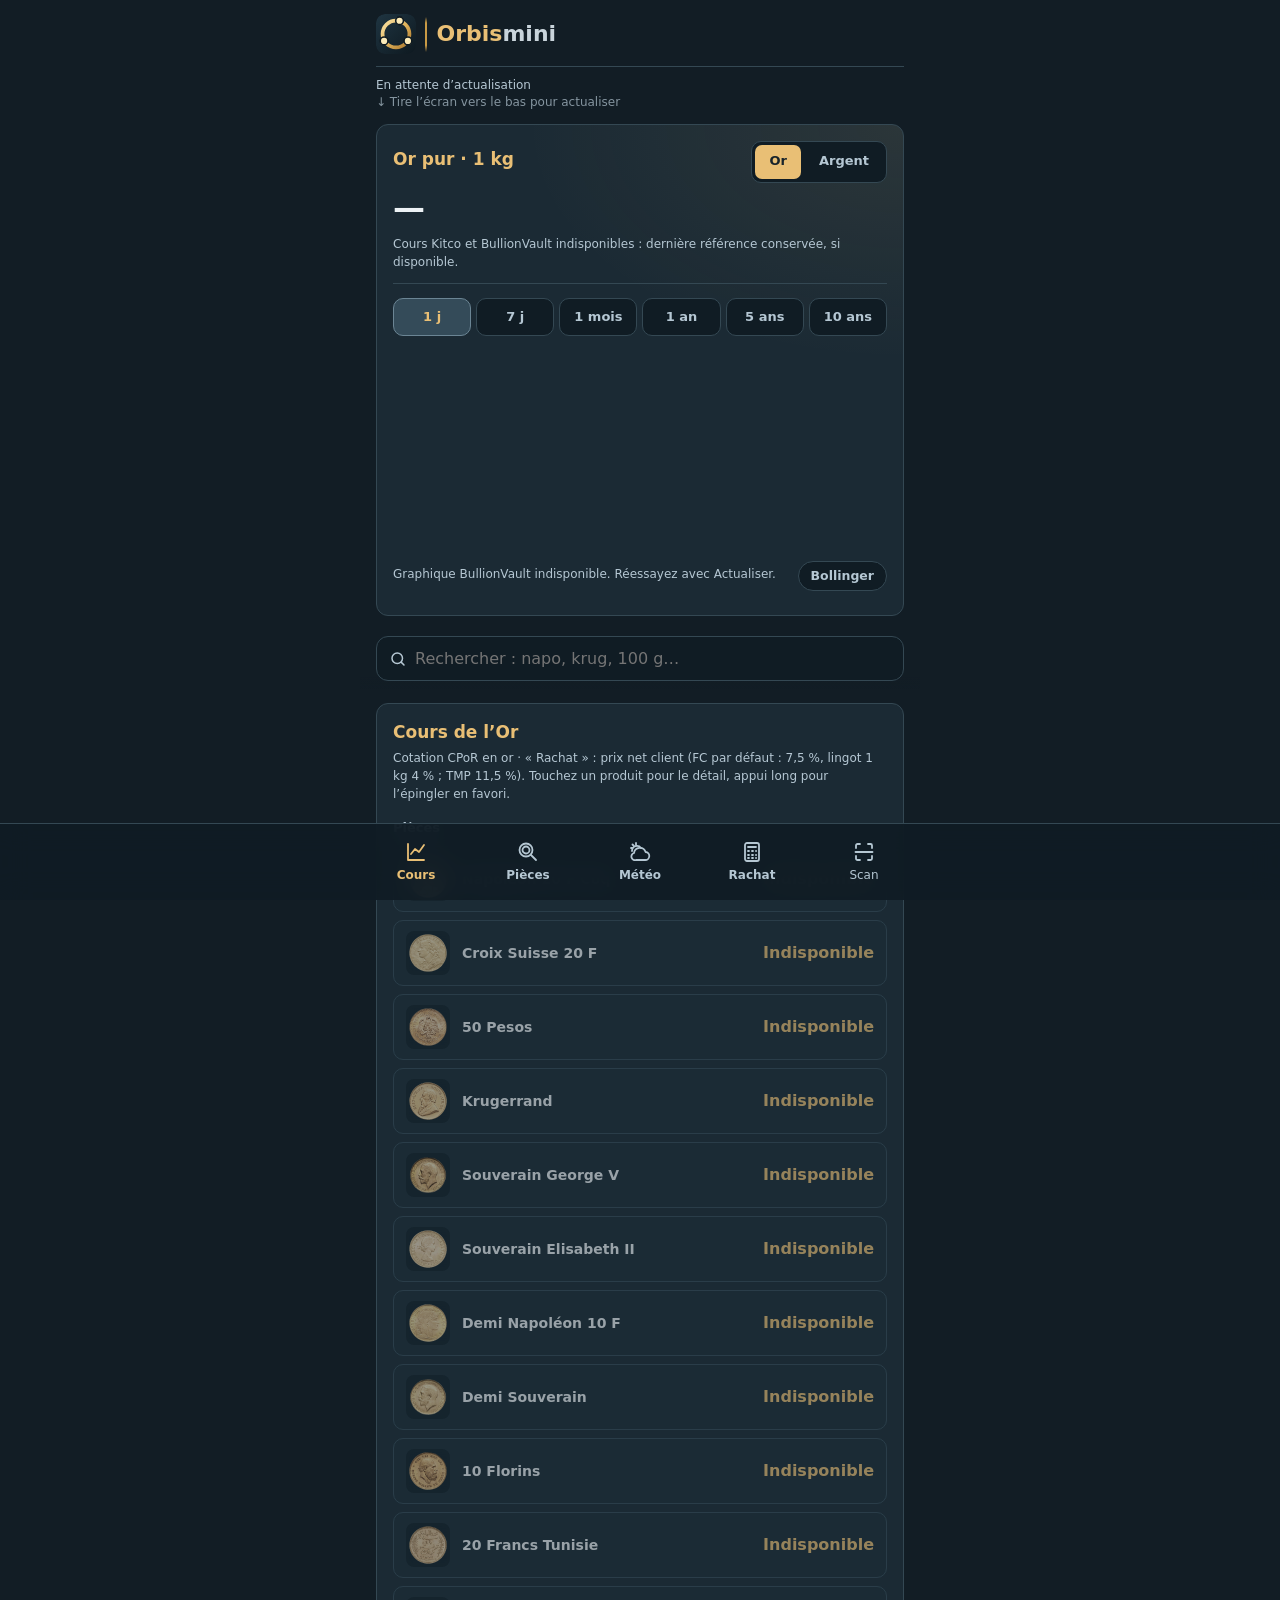
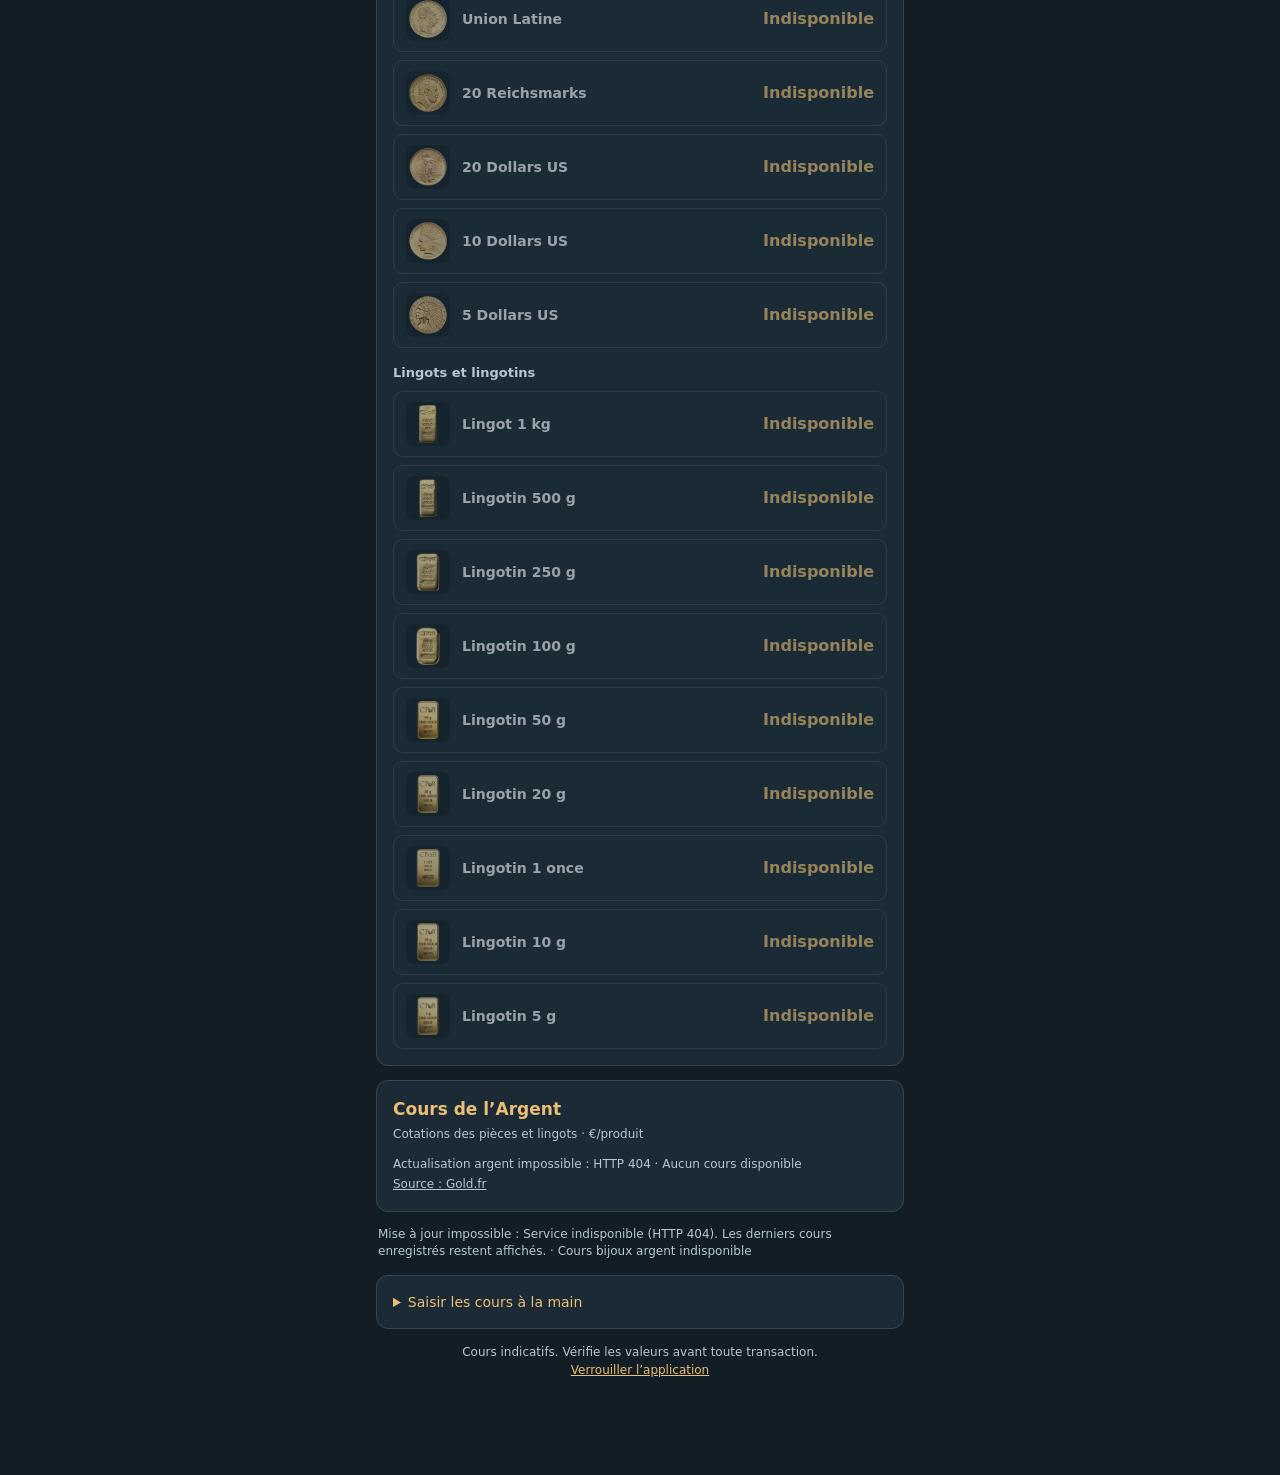
==== commit 5797485c: "OrApp devient Orbismini (nom, logo, page de connexion, écran d'accueil) ; bouton « Scan » à droite d" ====
--- a/index.html
+++ b/index.html
@@ -6,15 +6,15 @@
     <meta name="theme-color" content="#121d25" />
     <meta name="apple-mobile-web-app-capable" content="yes" />
     <meta name="apple-mobile-web-app-status-bar-style" content="black-translucent" />
-    <meta name="apple-mobile-web-app-title" content="OrApp" />
+    <meta name="apple-mobile-web-app-title" content="Orbismini" />
     <link rel="manifest" href="manifest.webmanifest" />
     <link rel="icon" href="favicon.ico" sizes="any" />
     <link rel="icon" type="image/svg+xml" href="icon.svg" />
     <link rel="apple-touch-icon" href="icon.png" />
-    <title>OrApp</title>
-    <link rel="stylesheet" href="style.css?v=20261114-scan" />
-    <link rel="stylesheet" href="estimation.css?v=20261114-scan" />
-    <link rel="stylesheet" href="print.css?v=20261114-scan" />
+    <title>Orbismini</title>
+    <link rel="stylesheet" href="style.css?v=20261114-orbismini" />
+    <link rel="stylesheet" href="estimation.css?v=20261114-orbismini" />
+    <link rel="stylesheet" href="print.css?v=20261114-orbismini" />
   </head>
   <body data-view="cours">
     <div id="pull-indicator" aria-hidden="true">
@@ -22,13 +22,13 @@
     </div>
     <div id="splash" aria-hidden="true">
       <span class="brand-mark"><img src="icon.svg" alt="" width="84" height="84" /><i class="brand-bar" aria-hidden="true"></i></span>
-      <span class="wordmark"><span class="word-or">Or</span><span class="word-app">App</span></span>
+      <span class="wordmark"><span class="word-or">Orbis</span><span class="word-app">mini</span></span>
     </div>
     <main>
       <header class="top">
         <div class="brand">
           <img src="icon.svg" alt="" width="40" height="40" /><i class="brand-bar" aria-hidden="true"></i>
-          <h1 class="wordmark"><span class="word-or">Or</span><span class="word-app">App</span></h1>
+          <h1 class="wordmark"><span class="word-or">Orbis</span><span class="word-app">mini</span></h1>
         </div>
         <span
           id="refresh-spinner"
@@ -53,10 +53,10 @@
         </button>
         <button type="button" data-view="scan" aria-pressed="false">
           <svg viewBox="0 0 24 24" aria-hidden="true">
-            <path d="M4 8V5.5A1.5 1.5 0 0 1 5.5 4H8M16 4h2.5A1.5 1.5 0 0 1 20 5.5V8M20 16v2.5a1.5 1.5 0 0 1-1.5 1.5H16M8 20H5.5A1.5 1.5 0 0 1 4 18.5V16" />
-            <circle cx="12" cy="12" r="4.5" />
-            <path d="M10.4 12h3.2" /></svg
-          >Scan
+            <circle cx="10" cy="10" r="6.5" />
+            <circle cx="10" cy="10" r="3.5" />
+            <path d="M15 15l5 5" /></svg
+          >Pièces
         </button>
         <button type="button" data-view="meteo" aria-pressed="false">
           <svg viewBox="0 0 24 24" aria-hidden="true">
@@ -70,6 +70,14 @@
             <path d="M8 7h8M8 11h1M12 11h1M16 11h.1M8 15h1M12 15h1M16 15h.1M8 18h1M12 18h1M16 18h.1" /></svg
           >Rachat
         </button>
+        <!-- Scan : ouvre Orbiscan, la page du relais du PC (photos envoyées au PC par le Wi-Fi
+             du magasin, jamais par internet). Ne marche que sur le Wi-Fi d’un PC Orbis. -->
+        <a class="view-link" href="http://orbiscan.local:8790/t" target="_blank" rel="noopener">
+          <svg viewBox="0 0 24 24" aria-hidden="true">
+            <path d="M4 8V5.5A1.5 1.5 0 0 1 5.5 4H8M16 4h2.5A1.5 1.5 0 0 1 20 5.5V8M20 16v2.5a1.5 1.5 0 0 1-1.5 1.5H16M8 20H5.5A1.5 1.5 0 0 1 4 18.5V16" />
+            <path d="M3.5 12h17" /></svg
+          >Scan
+        </a>
       </nav>
 
       <!-- Cours : uniquement des cotations, aucun calcul. -->
@@ -264,22 +272,22 @@
         </details>
       </section>
     </main>
-    <script src="fiscal.js?v=20261114-scan"></script>
-    <script src="freshness.js?v=20261114-scan"></script>
-    <script src="gold-chart.js?v=20261114-scan"></script>
-    <script src="app.js?v=20261114-scan"></script>
-    <script src="estimation.js?v=20261114-scan"></script>
-    <script src="silver.js?v=20261114-scan"></script>
-    <script src="cours-plus.js?v=20261114-scan"></script>
-    <script src="meteo.js?v=20261114-scan"></script>
-    <script src="alerte-cours.js?v=20261114-scan"></script>
-    <script src="scan.js?v=20261114-scan"></script>
-    <script src="c3e.js?v=20261114-scan"></script>
-    <script src="mobile.js?v=20261114-scan"></script>
-    <script src="alignment.js?v=20261114-scan"></script>
-    <script src="quick-prices.js?v=20261114-scan"></script>
-    <script src="print.js?v=20261114-scan"></script>
-    <script src="edit-fields.js?v=20261114-scan"></script>
-    <script src="update.js?v=20261114-scan"></script>
+    <script src="fiscal.js?v=20261114-orbismini"></script>
+    <script src="freshness.js?v=20261114-orbismini"></script>
+    <script src="gold-chart.js?v=20261114-orbismini"></script>
+    <script src="app.js?v=20261114-orbismini"></script>
+    <script src="estimation.js?v=20261114-orbismini"></script>
+    <script src="silver.js?v=20261114-orbismini"></script>
+    <script src="cours-plus.js?v=20261114-orbismini"></script>
+    <script src="meteo.js?v=20261114-orbismini"></script>
+    <script src="alerte-cours.js?v=20261114-orbismini"></script>
+    <script src="scan.js?v=20261114-orbismini"></script>
+    <script src="c3e.js?v=20261114-orbismini"></script>
+    <script src="mobile.js?v=20261114-orbismini"></script>
+    <script src="alignment.js?v=20261114-orbismini"></script>
+    <script src="quick-prices.js?v=20261114-orbismini"></script>
+    <script src="print.js?v=20261114-orbismini"></script>
+    <script src="edit-fields.js?v=20261114-orbismini"></script>
+    <script src="update.js?v=20261114-orbismini"></script>
   </body>
 </html>
--- a/style.css
+++ b/style.css
@@ -247,6 +247,12 @@
   font-size: 16px;
 }
 
+/* Chaque onglet au moins aussi haut que l’écran : sur un onglet court (Scan), Safari
+   rouvrait sa barre d’adresse et la barre d’onglets remontait au-dessus. */
+.view {
+  min-height: 100vh;
+}
+
 /* Navigation Cours / Rachat : barre d’onglets en bas, au pouce. */
 .views {
   position: fixed;
@@ -255,14 +261,15 @@
   right: 0;
   bottom: 0;
   display: grid;
-  grid-template-columns: repeat(4, 1fr);
-  padding: 6px max(16px, calc((100vw - 560px) / 2)) calc(env(safe-area-inset-bottom) + 6px);
+  grid-template-columns: repeat(5, 1fr);
+  padding: 6px max(10px, calc((100vw - 560px) / 2)) calc(env(safe-area-inset-bottom) + 6px);
   background: rgba(16, 28, 36, 0.92);
   -webkit-backdrop-filter: blur(14px);
   backdrop-filter: blur(14px);
   border-top: 1px solid var(--line);
 }
-.views button {
+.views button,
+.views .view-link {
   display: flex;
   flex-direction: column;
   align-items: center;
@@ -274,6 +281,9 @@
   background: transparent;
   color: var(--muted);
   font-size: 12px;
+}
+.views .view-link {
+  text-decoration: none;
 }
 .views button[aria-pressed='true'] {
   color: var(--gold);
@@ -1105,7 +1115,7 @@
   font: 600 15px ui-monospace, Menlo, Consolas, monospace;
   word-break: break-all;
 }
-/* Nom « OrApp » : « Or » doré, « App » argenté, comme le logo. */
+/* Nom « Orbismini » : « Orbis » doré, « mini » argenté, comme le logo. */
 .wordmark .word-or {
   color: var(--gold);
 }
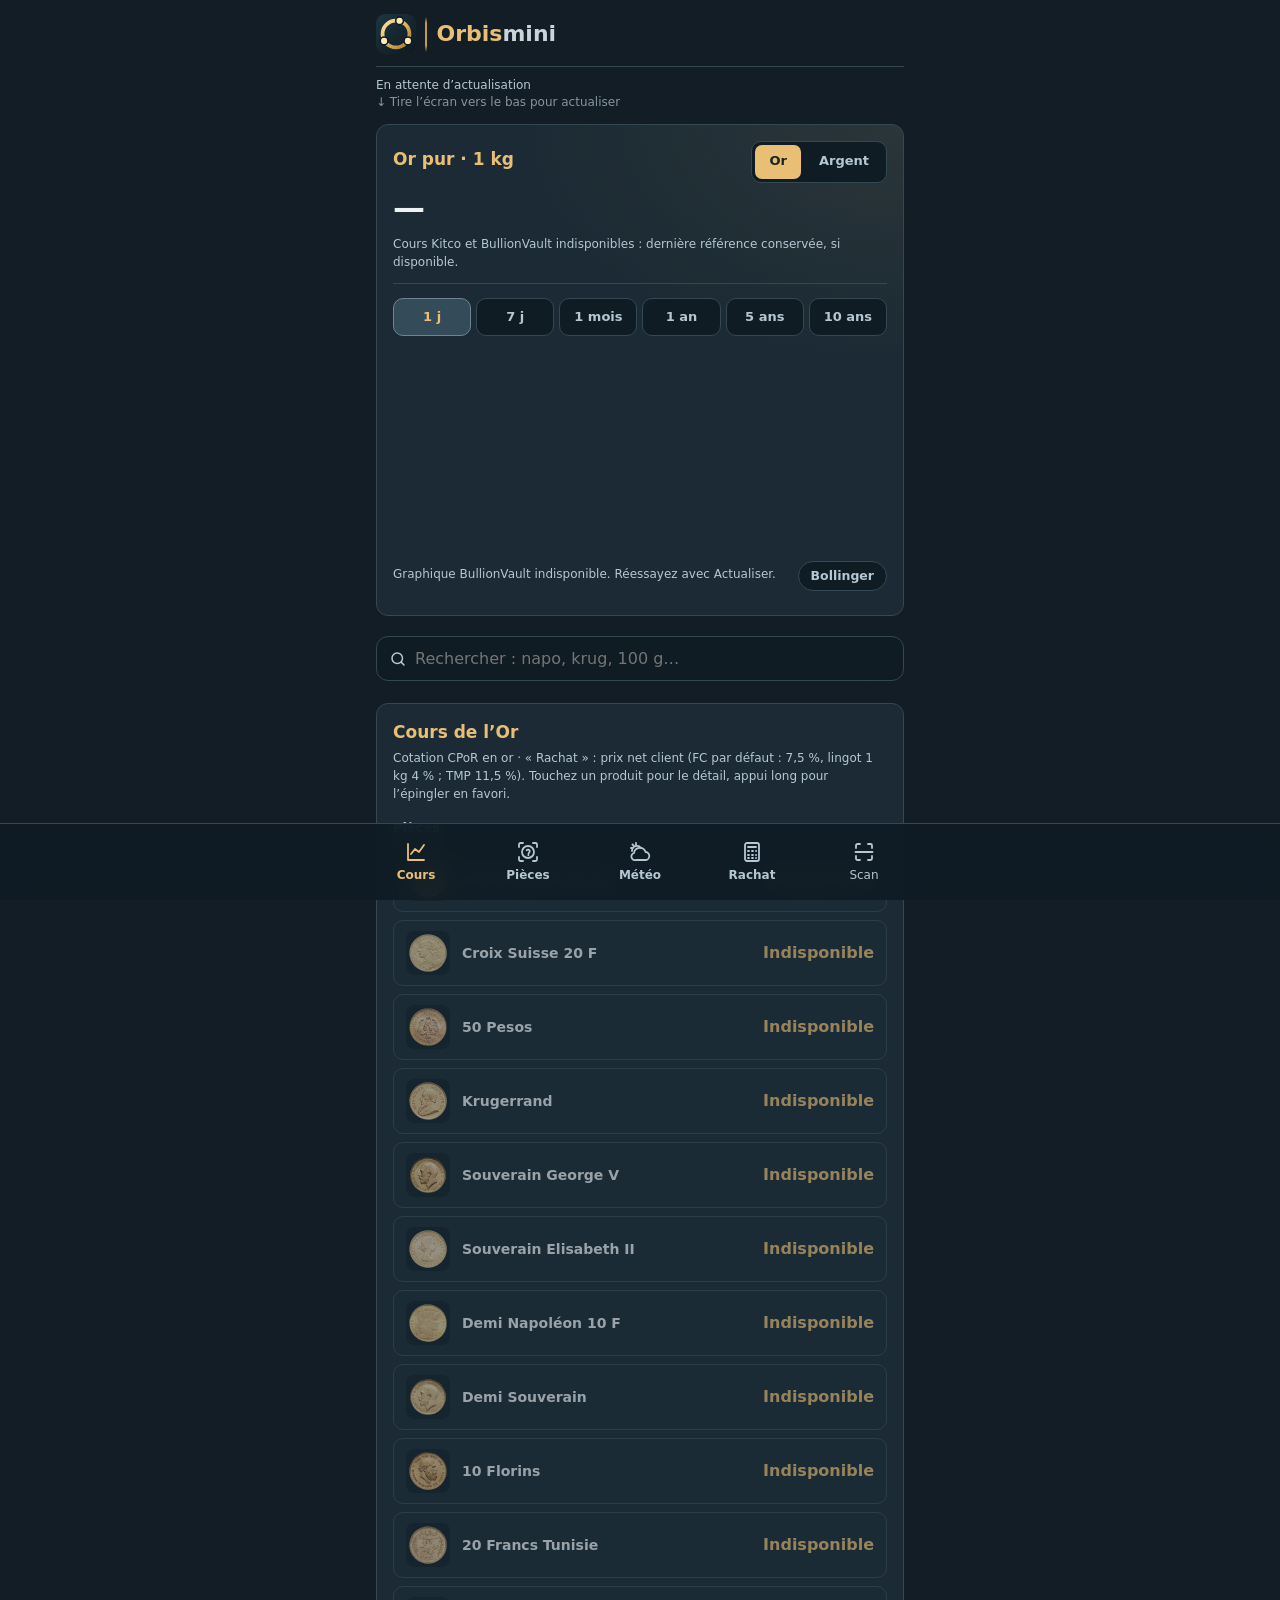
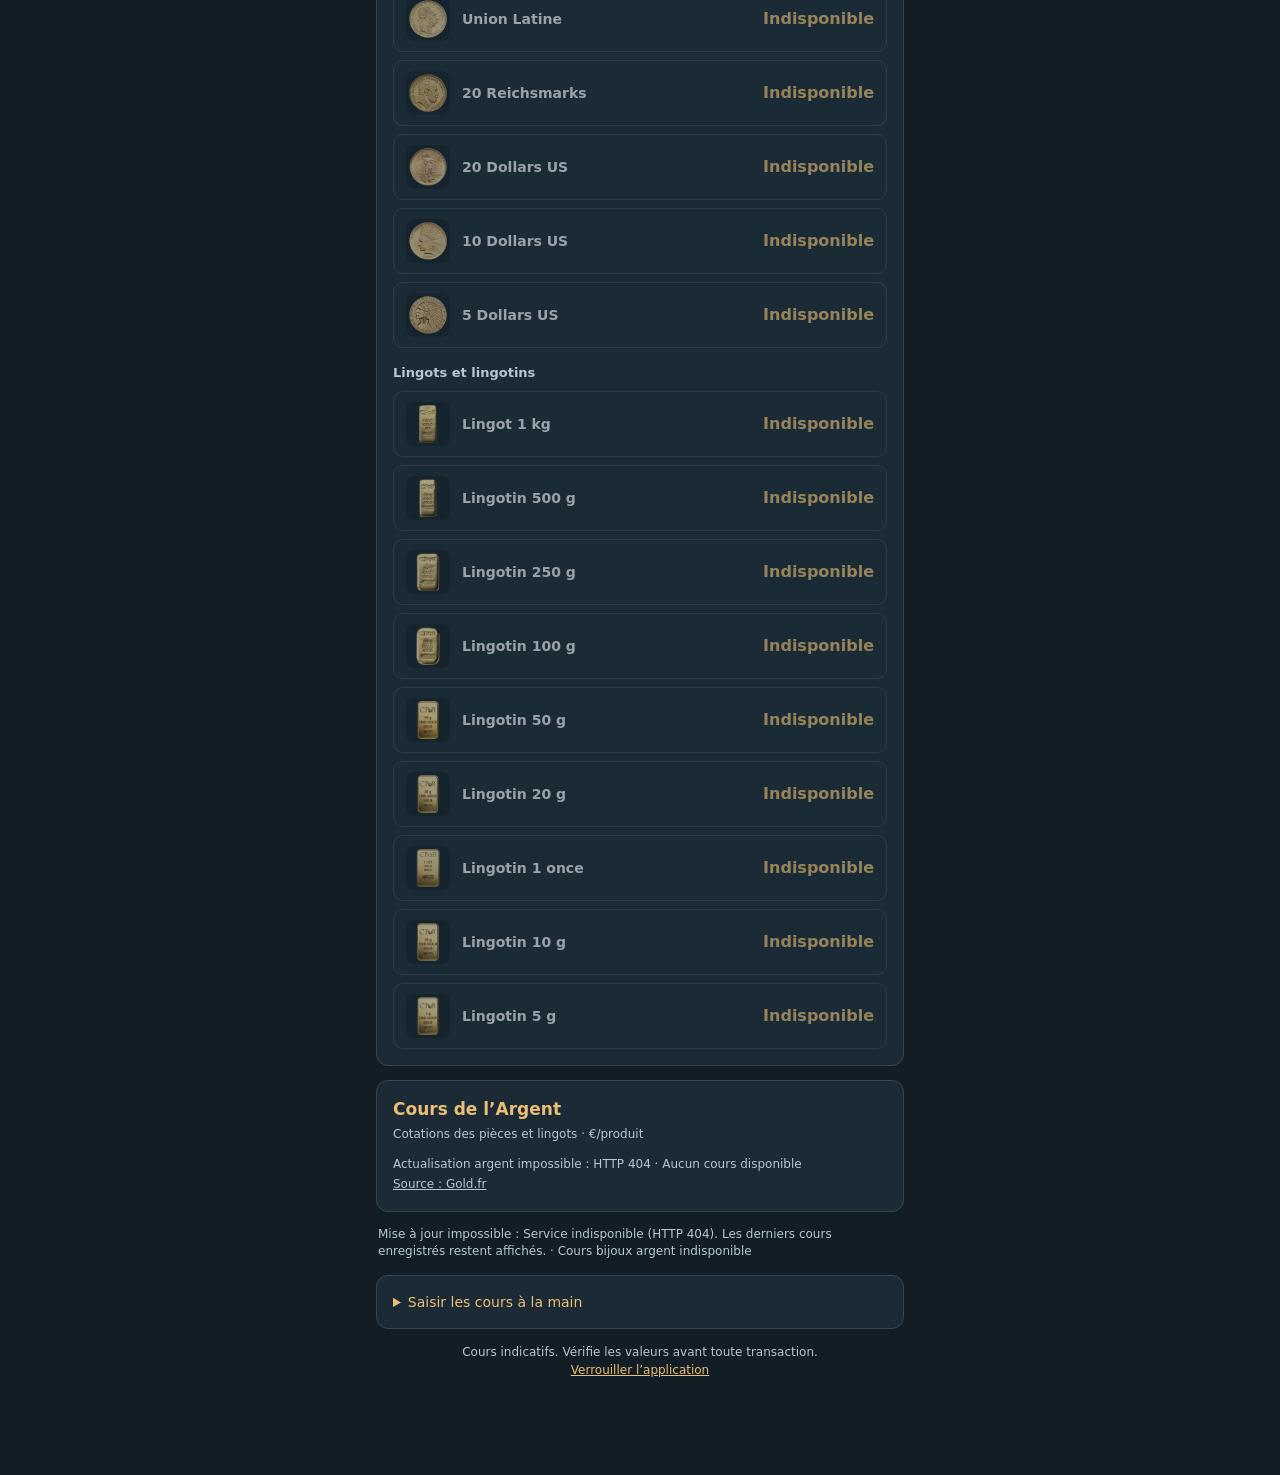
==== commit 330c5c43: "Onglet Pièces : nouvelle icône, une pièce marquée « ? » dans un cadre photo Co-Authored-By: Claude O" ====
--- a/index.html
+++ b/index.html
@@ -12,9 +12,9 @@
     <link rel="icon" type="image/svg+xml" href="icon.svg" />
     <link rel="apple-touch-icon" href="icon.png" />
     <title>Orbismini</title>
-    <link rel="stylesheet" href="style.css?v=20261114-orbismini" />
-    <link rel="stylesheet" href="estimation.css?v=20261114-orbismini" />
-    <link rel="stylesheet" href="print.css?v=20261114-orbismini" />
+    <link rel="stylesheet" href="style.css?v=20261114-icone-pieces" />
+    <link rel="stylesheet" href="estimation.css?v=20261114-icone-pieces" />
+    <link rel="stylesheet" href="print.css?v=20261114-icone-pieces" />
   </head>
   <body data-view="cours">
     <div id="pull-indicator" aria-hidden="true">
@@ -53,9 +53,9 @@
         </button>
         <button type="button" data-view="scan" aria-pressed="false">
           <svg viewBox="0 0 24 24" aria-hidden="true">
-            <circle cx="10" cy="10" r="6.5" />
-            <circle cx="10" cy="10" r="3.5" />
-            <path d="M15 15l5 5" /></svg
+            <path d="M3 7V4.5A1.5 1.5 0 0 1 4.5 3H7M17 3h2.5A1.5 1.5 0 0 1 21 4.5V7M21 17v2.5a1.5 1.5 0 0 1-1.5 1.5H17M7 21H4.5A1.5 1.5 0 0 1 3 19.5V17" />
+            <circle cx="12" cy="12" r="6" />
+            <path d="M10.7 10.3c.3-.5.8-.7 1.4-.7 1 0 1.6.7 1.6 1.6 0 1.3-1.3 1.7-1.3 2.8M12.4 15.2h.01" /></svg
           >Pièces
         </button>
         <button type="button" data-view="meteo" aria-pressed="false">
@@ -272,22 +272,22 @@
         </details>
       </section>
     </main>
-    <script src="fiscal.js?v=20261114-orbismini"></script>
-    <script src="freshness.js?v=20261114-orbismini"></script>
-    <script src="gold-chart.js?v=20261114-orbismini"></script>
-    <script src="app.js?v=20261114-orbismini"></script>
-    <script src="estimation.js?v=20261114-orbismini"></script>
-    <script src="silver.js?v=20261114-orbismini"></script>
-    <script src="cours-plus.js?v=20261114-orbismini"></script>
-    <script src="meteo.js?v=20261114-orbismini"></script>
-    <script src="alerte-cours.js?v=20261114-orbismini"></script>
-    <script src="scan.js?v=20261114-orbismini"></script>
-    <script src="c3e.js?v=20261114-orbismini"></script>
-    <script src="mobile.js?v=20261114-orbismini"></script>
-    <script src="alignment.js?v=20261114-orbismini"></script>
-    <script src="quick-prices.js?v=20261114-orbismini"></script>
-    <script src="print.js?v=20261114-orbismini"></script>
-    <script src="edit-fields.js?v=20261114-orbismini"></script>
-    <script src="update.js?v=20261114-orbismini"></script>
+    <script src="fiscal.js?v=20261114-icone-pieces"></script>
+    <script src="freshness.js?v=20261114-icone-pieces"></script>
+    <script src="gold-chart.js?v=20261114-icone-pieces"></script>
+    <script src="app.js?v=20261114-icone-pieces"></script>
+    <script src="estimation.js?v=20261114-icone-pieces"></script>
+    <script src="silver.js?v=20261114-icone-pieces"></script>
+    <script src="cours-plus.js?v=20261114-icone-pieces"></script>
+    <script src="meteo.js?v=20261114-icone-pieces"></script>
+    <script src="alerte-cours.js?v=20261114-icone-pieces"></script>
+    <script src="scan.js?v=20261114-icone-pieces"></script>
+    <script src="c3e.js?v=20261114-icone-pieces"></script>
+    <script src="mobile.js?v=20261114-icone-pieces"></script>
+    <script src="alignment.js?v=20261114-icone-pieces"></script>
+    <script src="quick-prices.js?v=20261114-icone-pieces"></script>
+    <script src="print.js?v=20261114-icone-pieces"></script>
+    <script src="edit-fields.js?v=20261114-icone-pieces"></script>
+    <script src="update.js?v=20261114-icone-pieces"></script>
   </body>
 </html>
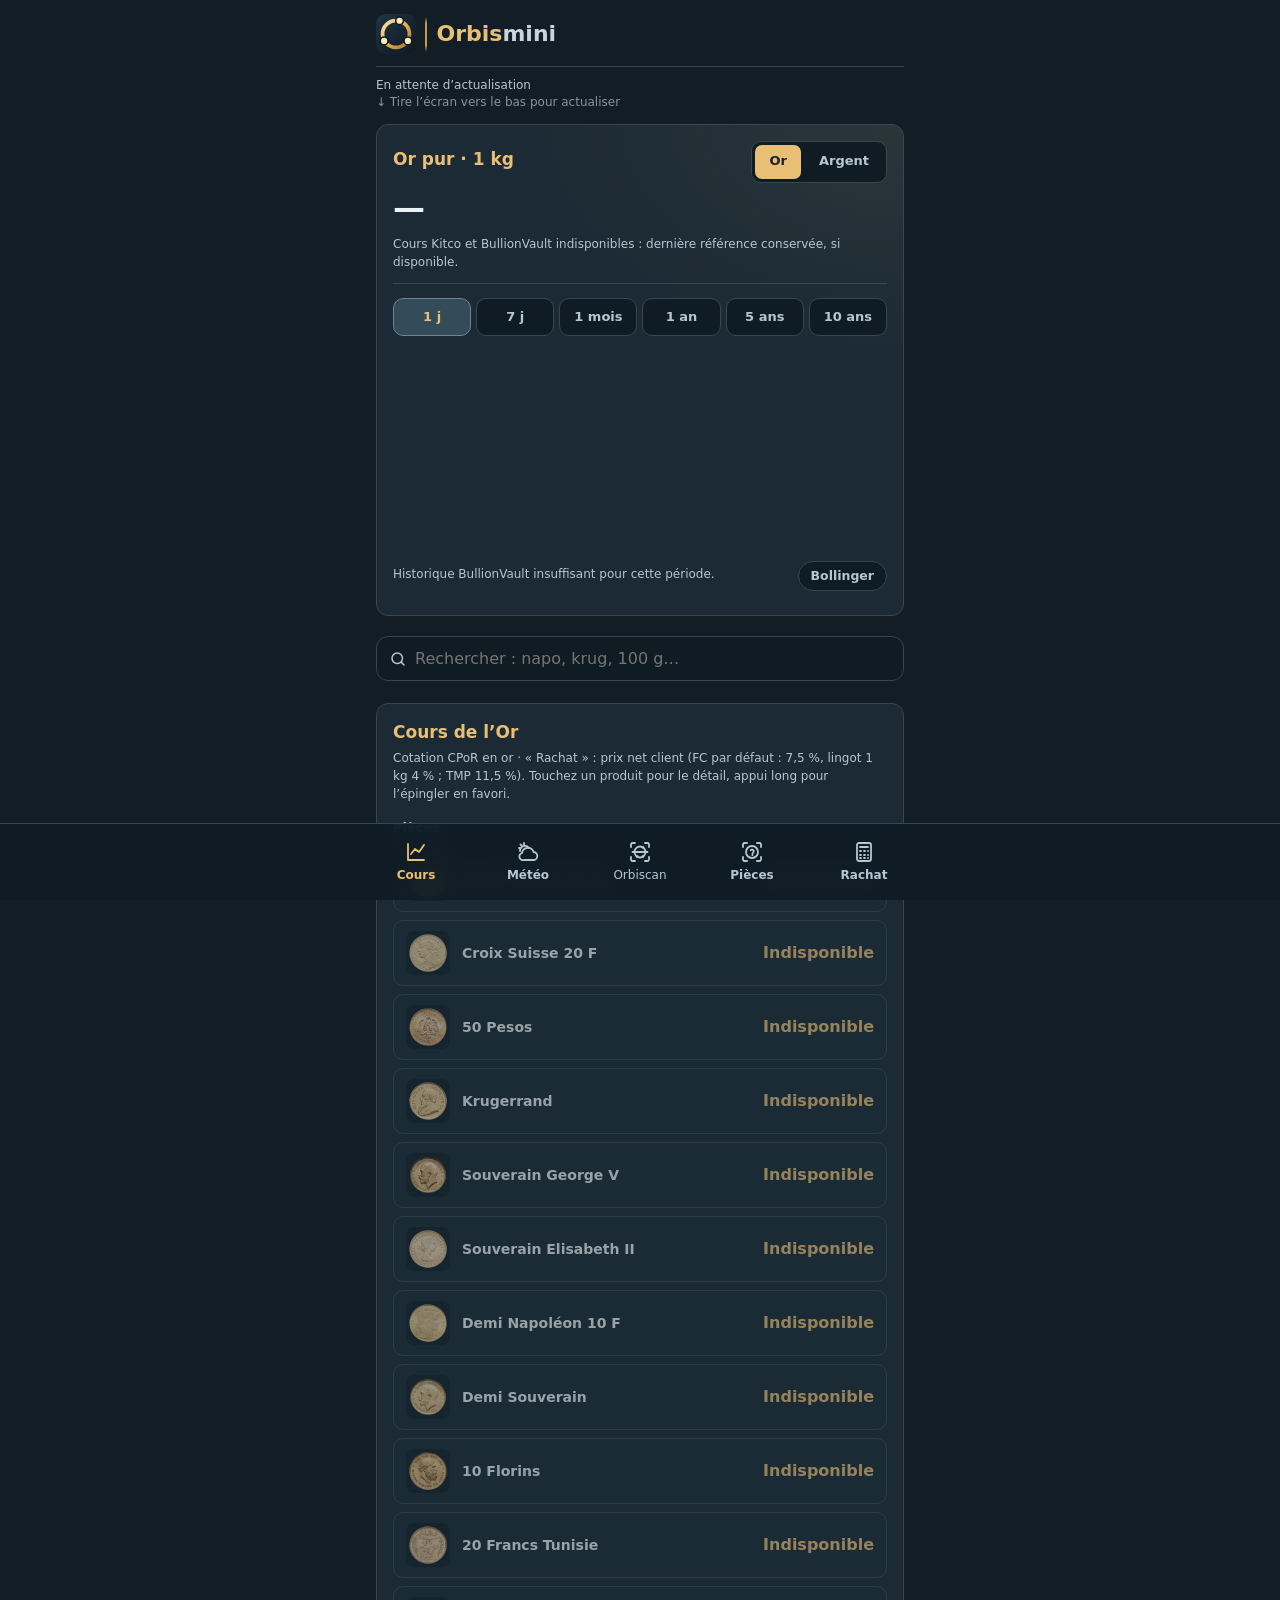
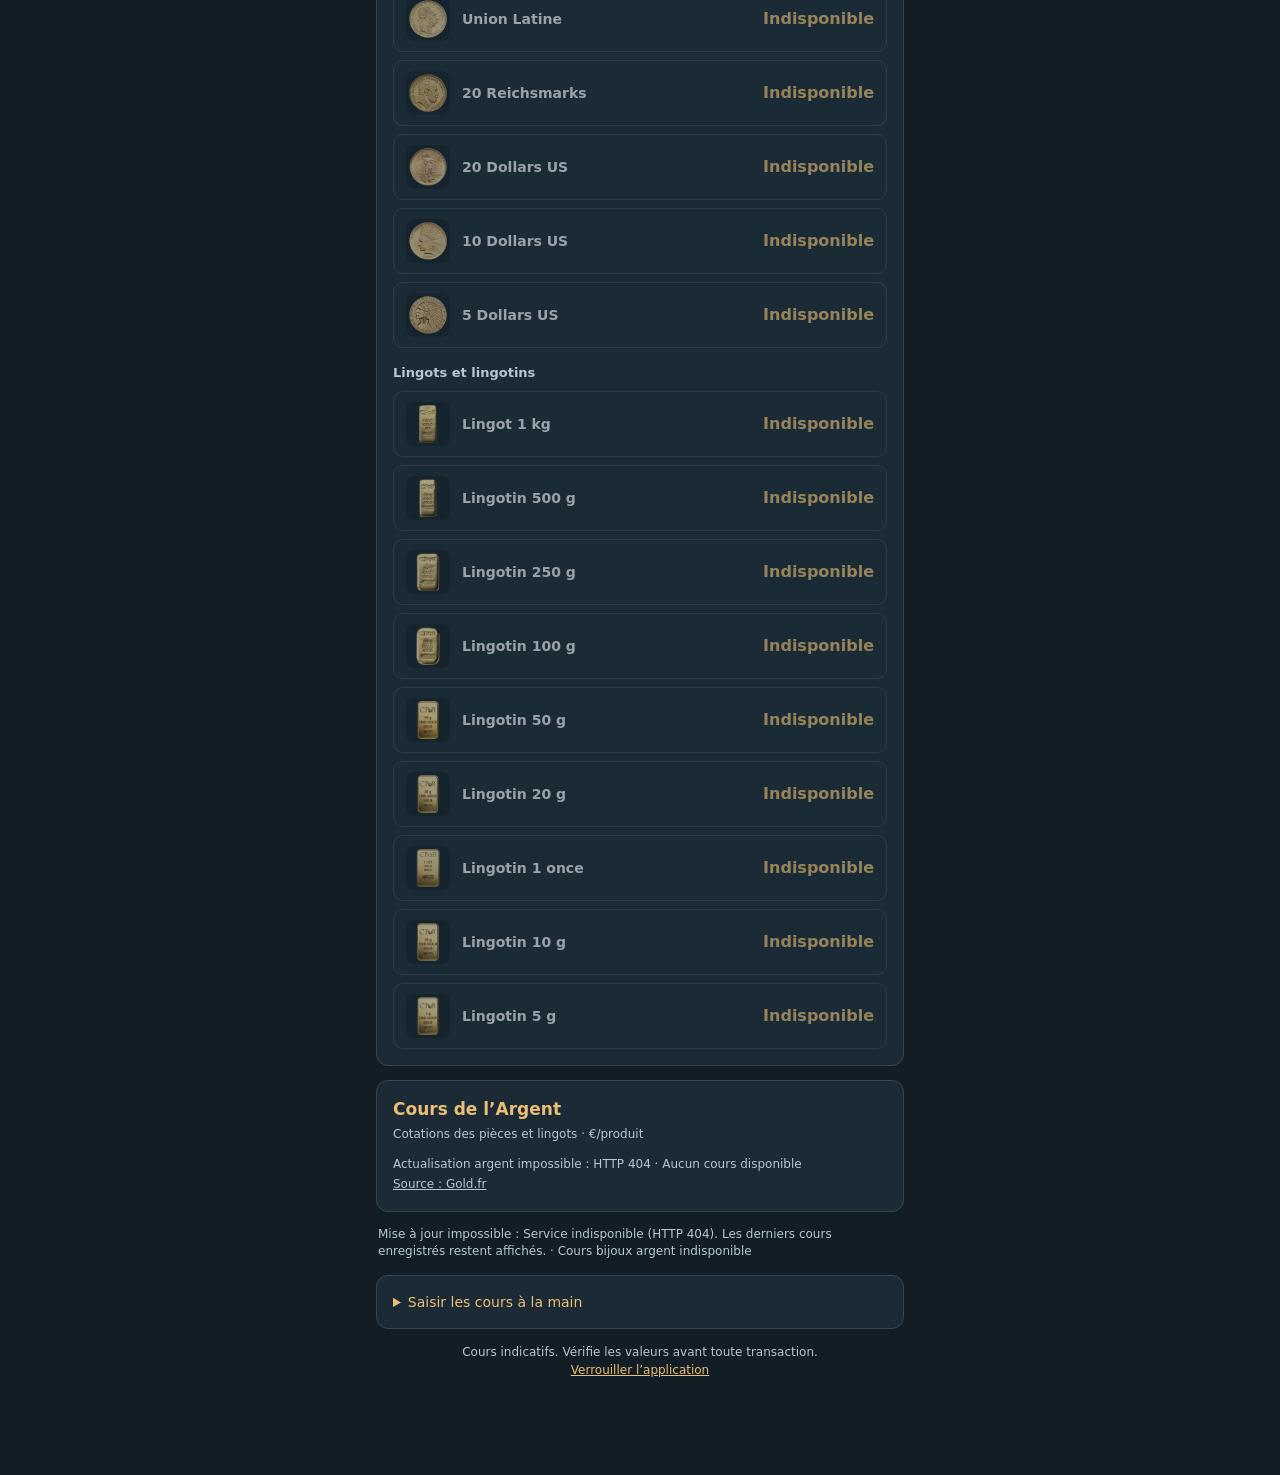
==== commit f1108bcd: "Barre du bas : Cours / Météo / Orbiscan / Pièces / Rachat ; bouton « Scan » renommé « Orbiscan », ic" ====
--- a/index.html
+++ b/index.html
@@ -12,16 +12,17 @@
     <link rel="icon" type="image/svg+xml" href="icon.svg" />
     <link rel="apple-touch-icon" href="icon.png" />
     <title>Orbismini</title>
-    <link rel="stylesheet" href="style.css?v=20261114-icone-pieces" />
-    <link rel="stylesheet" href="estimation.css?v=20261114-icone-pieces" />
-    <link rel="stylesheet" href="print.css?v=20261114-icone-pieces" />
+    <link rel="stylesheet" href="style.css?v=20261114-orbiscan" />
+    <link rel="stylesheet" href="estimation.css?v=20261114-orbiscan" />
+    <link rel="stylesheet" href="print.css?v=20261114-orbiscan" />
   </head>
   <body data-view="cours">
     <div id="pull-indicator" aria-hidden="true">
       <span class="pull-arrow">↓</span><span class="pull-text">Tire pour actualiser</span>
     </div>
     <div id="splash" aria-hidden="true">
-      <span class="brand-mark"><img src="icon.svg" alt="" width="84" height="84" /><i class="brand-bar" aria-hidden="true"></i></span>
+      <img src="icon.svg" alt="" width="84" height="84" />
+      <i class="brand-bar" aria-hidden="true"></i>
       <span class="wordmark"><span class="word-or">Orbis</span><span class="word-app">mini</span></span>
     </div>
     <main>
@@ -51,6 +52,25 @@
           <svg viewBox="0 0 24 24" aria-hidden="true"><path d="M4 4v16h16M7 14l4-5 4 3 5-7" /></svg
           >Cours
         </button>
+        <button type="button" data-view="meteo" aria-pressed="false">
+          <svg viewBox="0 0 24 24" aria-hidden="true">
+            <path d="M8 3v2M3 8h2M4.5 4.5 6 6M13 8a5 5 0 0 0-9 3" />
+            <path d="M8 20h9a4 4 0 0 0 .6-8A6 6 0 0 0 6 13a3.5 3.5 0 0 0 2 7Z" /></svg
+          >Météo
+        </button>
+        <!-- Orbiscan : ouvre la page du relais du PC (photos envoyées au PC par le Wi-Fi
+             du magasin, jamais par internet). Ne marche que sur le Wi-Fi d’un PC Orbis.
+             Icône reprise de celle d’Orbiscan : cadre, anneau d’Orbis, trait de scan. -->
+        <a class="view-link" href="http://orbiscan.local:8790/t" target="_blank" rel="noopener">
+          <svg viewBox="0 0 24 24" aria-hidden="true">
+            <path d="M3 7V4.5A1.5 1.5 0 0 1 4.5 3H7M17 3h2.5A1.5 1.5 0 0 1 21 4.5V7M21 17v2.5a1.5 1.5 0 0 1-1.5 1.5H17M7 21H4.5A1.5 1.5 0 0 1 3 19.5V17" />
+            <circle cx="12" cy="12" r="5.5" />
+            <path d="M4.5 12h15" />
+            <circle class="dot" cx="14.8" cy="7.3" r="1.4" />
+            <circle class="dot" cx="9.2" cy="16.7" r="1.4" />
+            <circle class="dot" cx="14.8" cy="16.7" r="1.4" /></svg
+          >Orbiscan
+        </a>
         <button type="button" data-view="scan" aria-pressed="false">
           <svg viewBox="0 0 24 24" aria-hidden="true">
             <path d="M3 7V4.5A1.5 1.5 0 0 1 4.5 3H7M17 3h2.5A1.5 1.5 0 0 1 21 4.5V7M21 17v2.5a1.5 1.5 0 0 1-1.5 1.5H17M7 21H4.5A1.5 1.5 0 0 1 3 19.5V17" />
@@ -58,26 +78,12 @@
             <path d="M10.7 10.3c.3-.5.8-.7 1.4-.7 1 0 1.6.7 1.6 1.6 0 1.3-1.3 1.7-1.3 2.8M12.4 15.2h.01" /></svg
           >Pièces
         </button>
-        <button type="button" data-view="meteo" aria-pressed="false">
-          <svg viewBox="0 0 24 24" aria-hidden="true">
-            <path d="M8 3v2M3 8h2M4.5 4.5 6 6M13 8a5 5 0 0 0-9 3" />
-            <path d="M8 20h9a4 4 0 0 0 .6-8A6 6 0 0 0 6 13a3.5 3.5 0 0 0 2 7Z" /></svg
-          >Météo
-        </button>
         <button type="button" data-view="rachat" aria-pressed="false">
           <svg viewBox="0 0 24 24" aria-hidden="true">
             <rect x="5" y="3" width="14" height="18" rx="2" />
             <path d="M8 7h8M8 11h1M12 11h1M16 11h.1M8 15h1M12 15h1M16 15h.1M8 18h1M12 18h1M16 18h.1" /></svg
           >Rachat
         </button>
-        <!-- Scan : ouvre Orbiscan, la page du relais du PC (photos envoyées au PC par le Wi-Fi
-             du magasin, jamais par internet). Ne marche que sur le Wi-Fi d’un PC Orbis. -->
-        <a class="view-link" href="http://orbiscan.local:8790/t" target="_blank" rel="noopener">
-          <svg viewBox="0 0 24 24" aria-hidden="true">
-            <path d="M4 8V5.5A1.5 1.5 0 0 1 5.5 4H8M16 4h2.5A1.5 1.5 0 0 1 20 5.5V8M20 16v2.5a1.5 1.5 0 0 1-1.5 1.5H16M8 20H5.5A1.5 1.5 0 0 1 4 18.5V16" />
-            <path d="M3.5 12h17" /></svg
-          >Scan
-        </a>
       </nav>
 
       <!-- Cours : uniquement des cotations, aucun calcul. -->
@@ -272,22 +278,22 @@
         </details>
       </section>
     </main>
-    <script src="fiscal.js?v=20261114-icone-pieces"></script>
-    <script src="freshness.js?v=20261114-icone-pieces"></script>
-    <script src="gold-chart.js?v=20261114-icone-pieces"></script>
-    <script src="app.js?v=20261114-icone-pieces"></script>
-    <script src="estimation.js?v=20261114-icone-pieces"></script>
-    <script src="silver.js?v=20261114-icone-pieces"></script>
-    <script src="cours-plus.js?v=20261114-icone-pieces"></script>
-    <script src="meteo.js?v=20261114-icone-pieces"></script>
-    <script src="alerte-cours.js?v=20261114-icone-pieces"></script>
-    <script src="scan.js?v=20261114-icone-pieces"></script>
-    <script src="c3e.js?v=20261114-icone-pieces"></script>
-    <script src="mobile.js?v=20261114-icone-pieces"></script>
-    <script src="alignment.js?v=20261114-icone-pieces"></script>
-    <script src="quick-prices.js?v=20261114-icone-pieces"></script>
-    <script src="print.js?v=20261114-icone-pieces"></script>
-    <script src="edit-fields.js?v=20261114-icone-pieces"></script>
-    <script src="update.js?v=20261114-icone-pieces"></script>
+    <script src="fiscal.js?v=20261114-orbiscan"></script>
+    <script src="freshness.js?v=20261114-orbiscan"></script>
+    <script src="gold-chart.js?v=20261114-orbiscan"></script>
+    <script src="app.js?v=20261114-orbiscan"></script>
+    <script src="estimation.js?v=20261114-orbiscan"></script>
+    <script src="silver.js?v=20261114-orbiscan"></script>
+    <script src="cours-plus.js?v=20261114-orbiscan"></script>
+    <script src="meteo.js?v=20261114-orbiscan"></script>
+    <script src="alerte-cours.js?v=20261114-orbiscan"></script>
+    <script src="scan.js?v=20261114-orbiscan"></script>
+    <script src="c3e.js?v=20261114-orbiscan"></script>
+    <script src="mobile.js?v=20261114-orbiscan"></script>
+    <script src="alignment.js?v=20261114-orbiscan"></script>
+    <script src="quick-prices.js?v=20261114-orbiscan"></script>
+    <script src="print.js?v=20261114-orbiscan"></script>
+    <script src="edit-fields.js?v=20261114-orbiscan"></script>
+    <script src="update.js?v=20261114-orbiscan"></script>
   </body>
 </html>
--- a/style.css
+++ b/style.css
@@ -180,9 +180,12 @@
   align-items: center;
   gap: 18px;
 }
+/* Écran d’ouverture : l’icône est au-dessus du nom, la barre devient horizontale entre les deux. */
 #splash .brand-bar {
-  width: 2.5px;
-  height: 73px;
+  width: 73px;
+  height: 2.5px;
+  margin: -4px 0;
+  background: linear-gradient(to right, transparent, #c99a45 17%, #c99a45 81%, transparent);
 }
 .refresh-spinner {
   display: inline-block;
@@ -284,6 +287,10 @@
 }
 .views .view-link {
   text-decoration: none;
+}
+.views svg .dot {
+  fill: currentColor;
+  stroke: none;
 }
 .views button[aria-pressed='true'] {
   color: var(--gold);
